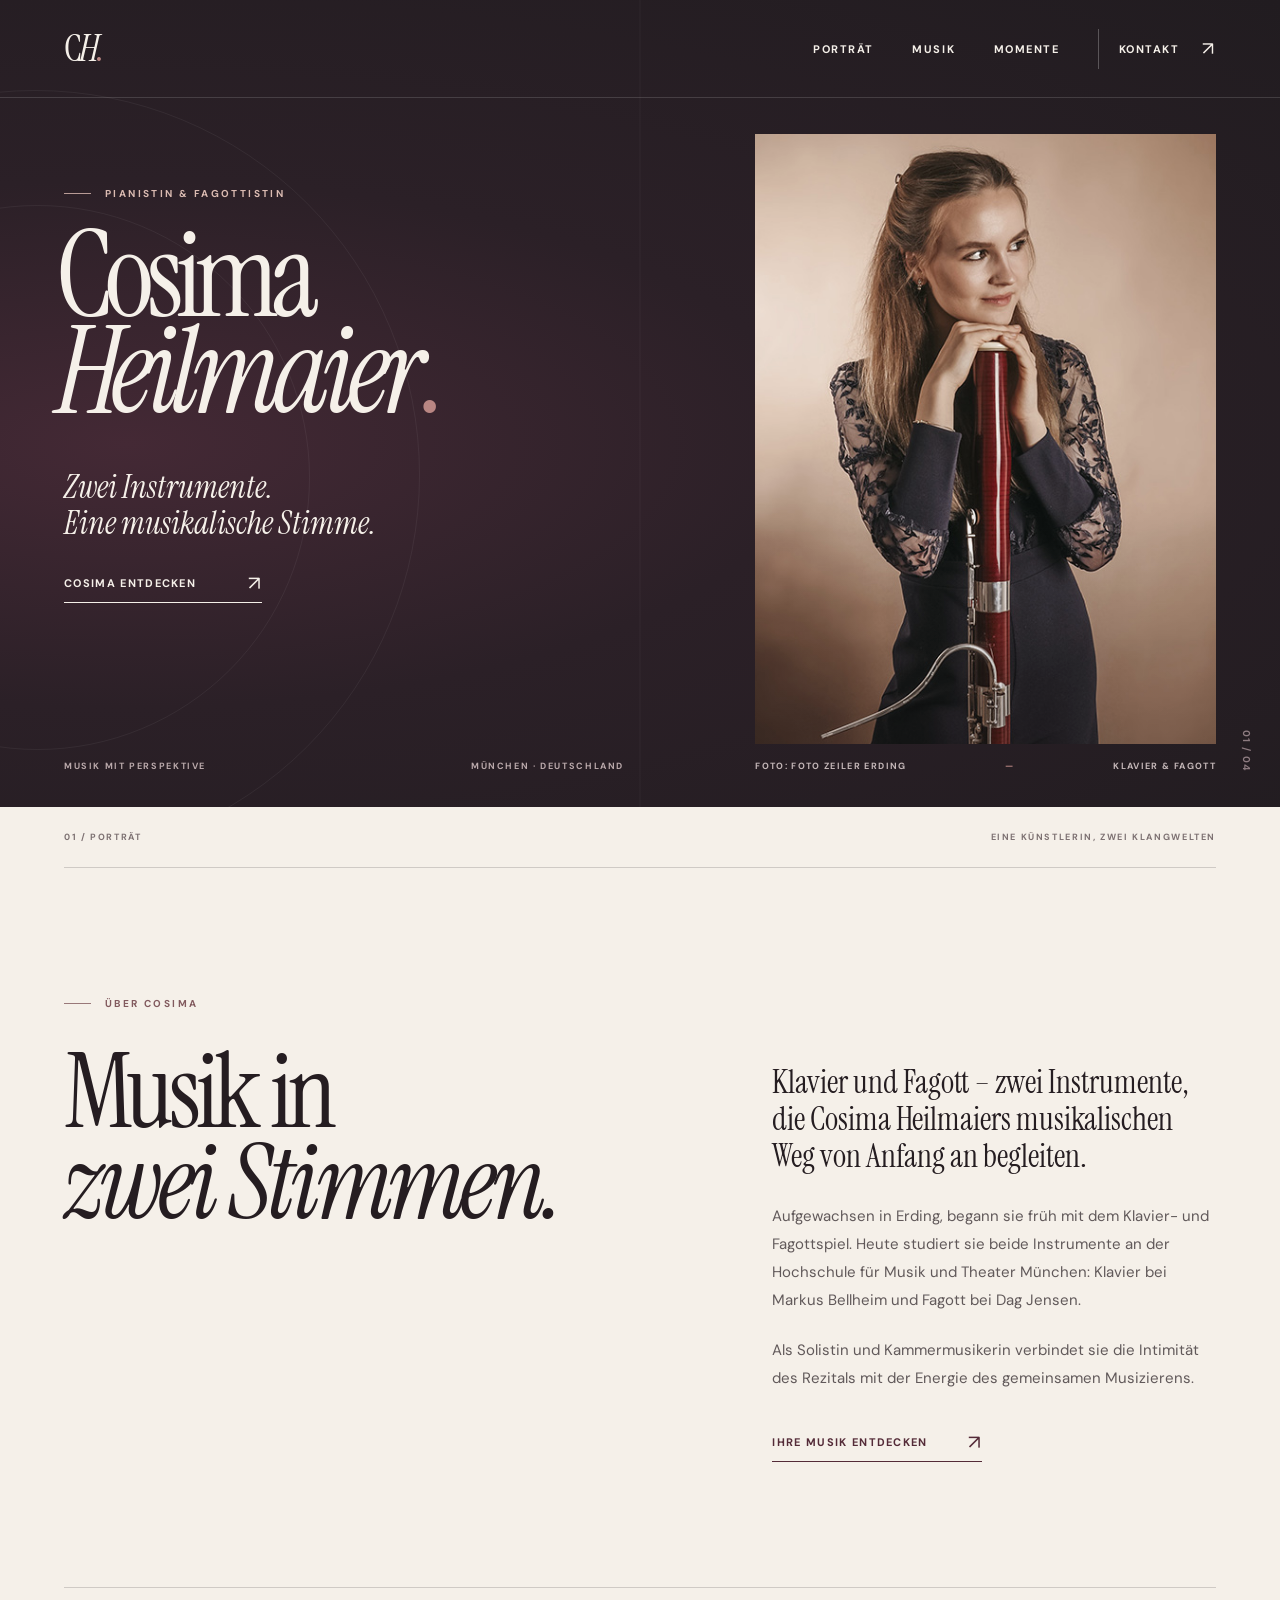
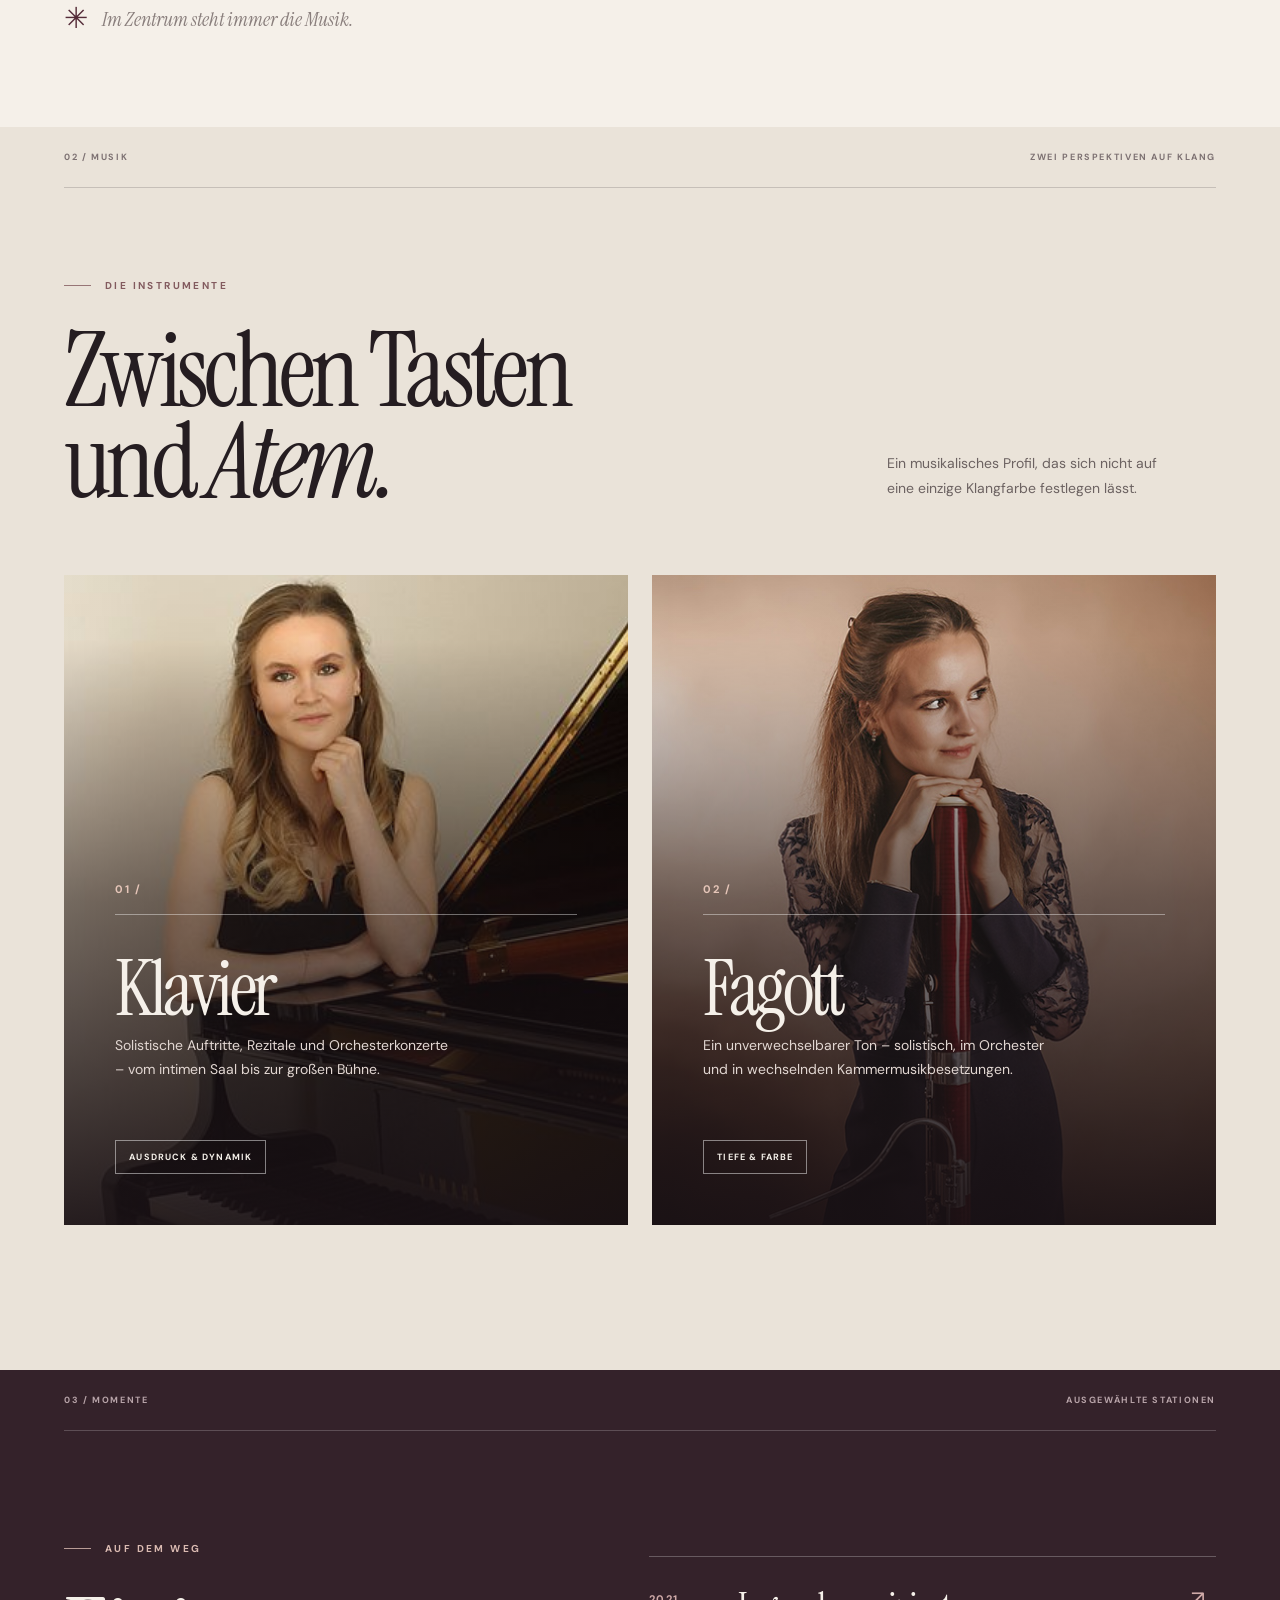
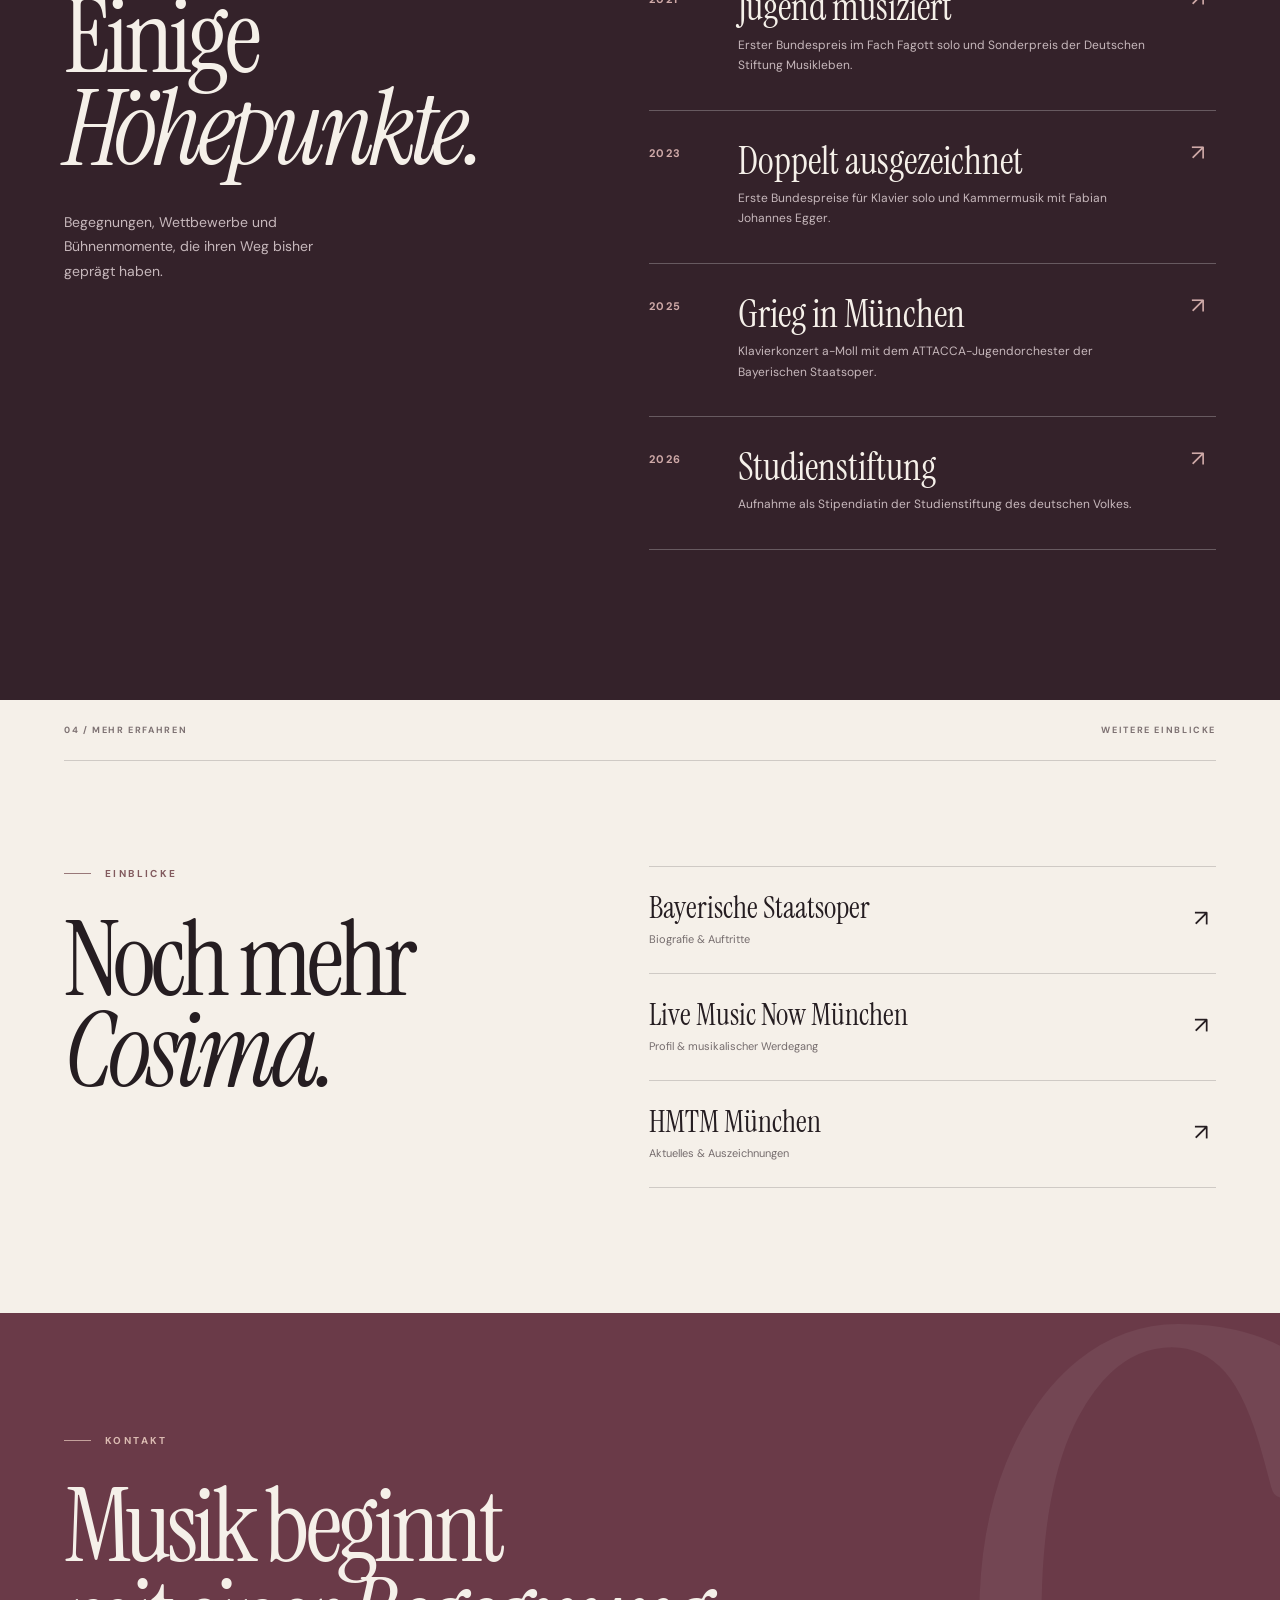
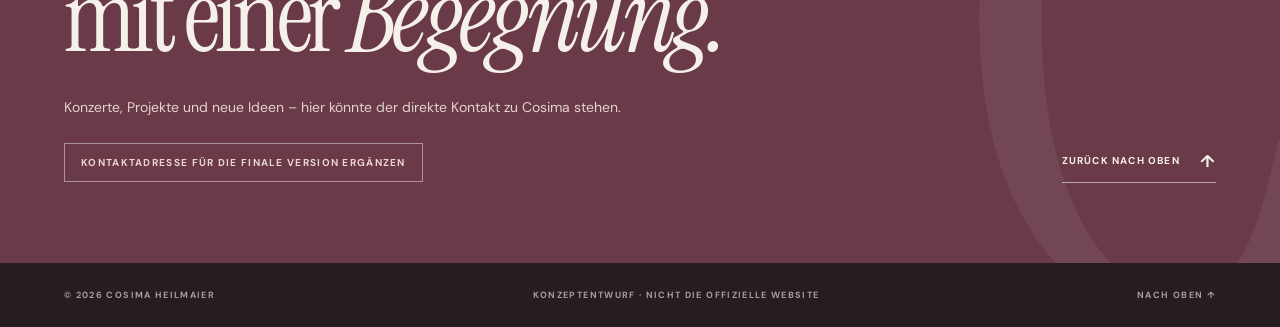
==== index.html @ e01982f3 "initial poc" ====
<!doctype html>
<html lang="de">
  <head>
    <meta charset="UTF-8" />
    <meta name="viewport" content="width=device-width, initial-scale=1" />
    <meta name="theme-color" content="#251d21" />
    <meta name="description" content="Cosima Heilmaier – Pianistin und Fagottistin. Ein musikalisches Porträt zwischen Klavier, Fagott und Bühne." />
    <title>Cosima Heilmaier — Pianistin & Fagottistin</title>
    <link rel="preconnect" href="https://fonts.googleapis.com" />
    <link rel="preconnect" href="https://fonts.gstatic.com" crossorigin />
    <link href="https://fonts.googleapis.com/css2?family=DM+Sans:wght@400;500;600;700&family=Instrument+Serif:ital@0;1&display=swap" rel="stylesheet" />
    <link rel="stylesheet" href="styles.css" />
    <script src="script.js" defer></script>
  </head>
  <body>
    <a class="skip-link" href="#main">Zum Inhalt springen</a>
    <header class="site-header" id="top">
      <a class="brand" href="#top" aria-label="Cosima Heilmaier – Startseite">C<span>H</span><i>.</i></a>
      <button class="menu-toggle" type="button" aria-label="Menü öffnen" aria-expanded="false" aria-controls="site-nav">
        <span></span><span></span>
      </button>
      <nav class="site-nav" id="site-nav" aria-label="Hauptnavigation">
        <a href="#portrait">Porträt</a>
        <a href="#musik">Musik</a>
        <a href="#momente">Momente</a>
        <a class="nav-contact" href="#kontakt">Kontakt <span aria-hidden="true">↗</span></a>
      </nav>
    </header>

    <main id="main">
      <section class="hero" aria-labelledby="hero-title">
        <div class="hero-orbit hero-orbit-one" aria-hidden="true"></div>
        <div class="hero-orbit hero-orbit-two" aria-hidden="true"></div>
        <div class="hero-copy">
          <p class="eyebrow light"><span class="eyebrow-line"></span> Pianistin & Fagottistin</p>
          <h1 id="hero-title">Cosima<br /><em>Heilmaier</em><span class="hero-period">.</span></h1>
          <p class="hero-subtitle">Zwei Instrumente.<br />Eine musikalische Stimme.</p>
          <a class="text-link light-link" href="#portrait">Cosima entdecken <span aria-hidden="true">↗</span></a>
          <div class="hero-bottom"><span>Musik mit Perspektive</span><span>München · Deutschland</span></div>
        </div>
        <div class="hero-visual">
          <div class="portrait-frame">
            <img src="assets/cosima-heilmaier-hmtm.jpg" alt="Cosima Heilmaier mit ihrem Fagott" fetchpriority="high" />
          </div>
          <p class="portrait-caption">Foto: Foto Zeiler Erding <span>—</span> Klavier & Fagott</p>
          <div class="hero-index" aria-hidden="true">01 / 04</div>
        </div>
      </section>

      <section class="intro section-pad" id="portrait" aria-labelledby="intro-title">
        <div class="section-topline"><span>01 / Porträt</span><span>Eine Künstlerin, zwei Klangwelten</span></div>
        <div class="intro-grid">
          <div class="intro-title-wrap">
            <p class="eyebrow dark"><span class="eyebrow-line"></span> Über Cosima</p>
            <h2 id="intro-title">Musik in<br /><em>zwei Stimmen.</em></h2>
          </div>
          <div class="intro-body">
            <p class="lead">Klavier und Fagott – zwei Instrumente, die Cosima Heilmaiers musikalischen Weg von Anfang an begleiten.</p>
            <p>Aufgewachsen in Erding, begann sie früh mit dem Klavier- und Fagottspiel. Heute studiert sie beide Instrumente an der Hochschule für Musik und Theater München: Klavier bei Markus Bellheim und Fagott bei Dag Jensen.</p>
            <p>Als Solistin und Kammermusikerin verbindet sie die Intimität des Rezitals mit der Energie des gemeinsamen Musizierens.</p>
            <a class="text-link dark-link" href="#musik">Ihre Musik entdecken <span aria-hidden="true">↗</span></a>
          </div>
        </div>
        <div class="intro-footnote"><span class="footnote-mark">✳</span><span>Im Zentrum steht immer die Musik.</span></div>
      </section>

      <section class="music section-pad" id="musik" aria-labelledby="music-title">
        <div class="section-topline"><span>02 / Musik</span><span>Zwei Perspektiven auf Klang</span></div>
        <div class="music-heading">
          <p class="eyebrow dark"><span class="eyebrow-line"></span> Die Instrumente</p>
          <h2 id="music-title">Zwischen Tasten<br />und <em>Atem.</em></h2>
          <p>Ein musikalisches Profil, das sich nicht auf eine einzige Klangfarbe festlegen lässt.</p>
        </div>
        <div class="instrument-grid">
          <article class="instrument-card piano-card">
            <div class="card-art card-art-piano" aria-hidden="true"><img src="assets/cosima-heilmaier-staatsoper.jpg" alt="" loading="lazy" /></div>
            <div class="card-content"><span class="card-number">01 /</span><h3>Klavier</h3><p>Solistische Auftritte, Rezitale und Orchesterkonzerte – vom intimen Saal bis zur großen Bühne.</p><span class="card-tag">Ausdruck & Dynamik</span></div>
          </article>
          <article class="instrument-card bassoon-card">
            <div class="card-art card-art-bassoon" aria-hidden="true"><img src="assets/cosima-heilmaier-hmtm.jpg" alt="" loading="lazy" /></div>
            <div class="card-content"><span class="card-number">02 /</span><h3>Fagott</h3><p>Ein unverwechselbarer Ton – solistisch, im Orchester und in wechselnden Kammermusikbesetzungen.</p><span class="card-tag">Tiefe & Farbe</span></div>
          </article>
        </div>
      </section>

      <section class="moments section-pad" id="momente" aria-labelledby="moments-title">
        <div class="section-topline"><span>03 / Momente</span><span>Ausgewählte Stationen</span></div>
        <div class="moments-layout">
          <div class="moments-heading"><p class="eyebrow light"><span class="eyebrow-line"></span> Auf dem Weg</p><h2 id="moments-title">Einige<br /><em>Höhepunkte.</em></h2><p>Begegnungen, Wettbewerbe und Bühnenmomente, die ihren Weg bisher geprägt haben.</p></div>
          <div class="timeline">
            <article class="timeline-item"><span class="timeline-year">2021</span><div><h3>Jugend musiziert</h3><p>Erster Bundespreis im Fach Fagott solo und Sonderpreis der Deutschen Stiftung Musikleben.</p></div><span class="timeline-arrow" aria-hidden="true">↗</span></article>
            <article class="timeline-item"><span class="timeline-year">2023</span><div><h3>Doppelt ausgezeichnet</h3><p>Erste Bundespreise für Klavier solo und Kammermusik mit Fabian Johannes Egger.</p></div><span class="timeline-arrow" aria-hidden="true">↗</span></article>
            <article class="timeline-item"><span class="timeline-year">2025</span><div><h3>Grieg in München</h3><p>Klavierkonzert a-Moll mit dem ATTACCA-Jugendorchester der Bayerischen Staatsoper.</p></div><span class="timeline-arrow" aria-hidden="true">↗</span></article>
            <article class="timeline-item"><span class="timeline-year">2026</span><div><h3>Studienstiftung</h3><p>Aufnahme als Stipendiatin der Studienstiftung des deutschen Volkes.</p></div><span class="timeline-arrow" aria-hidden="true">↗</span></article>
          </div>
        </div>
      </section>

      <section class="profiles section-pad" aria-labelledby="profiles-title">
        <div class="section-topline"><span>04 / Mehr erfahren</span><span>Weitere Einblicke</span></div>
        <div class="profiles-layout"><div><p class="eyebrow dark"><span class="eyebrow-line"></span> Einblicke</p><h2 id="profiles-title">Noch mehr<br /><em>Cosima.</em></h2></div><div class="profile-links"><a href="https://www.staatsoper.de/biographien/heilmaier-cosima" target="_blank" rel="noopener noreferrer"><span>Bayerische Staatsoper</span><small>Biografie & Auftritte</small><b aria-hidden="true">↗</b></a><a href="https://livemusicnow-muenchen.de/stipendiat/heilmaier-cosima/" target="_blank" rel="noopener noreferrer"><span>Live Music Now München</span><small>Profil & musikalischer Werdegang</small><b aria-hidden="true">↗</b></a><a href="https://hmtm.de/cosima-heilmaier-wird-stipendiatin-der-studienstiftung-des-deutschen-volkes/" target="_blank" rel="noopener noreferrer"><span>HMTM München</span><small>Aktuelles & Auszeichnungen</small><b aria-hidden="true">↗</b></a></div></div>
      </section>

      <section class="contact section-pad" id="kontakt" aria-labelledby="contact-title"><div class="contact-decoration" aria-hidden="true">C</div><p class="eyebrow light"><span class="eyebrow-line"></span> Kontakt</p><h2 id="contact-title">Musik beginnt<br />mit einer <em>Begegnung.</em></h2><p>Konzerte, Projekte und neue Ideen – hier könnte der direkte Kontakt zu Cosima stehen.</p><span class="contact-note">Kontaktadresse für die finale Version ergänzen</span><a class="back-top" href="#top">Zurück nach oben <span aria-hidden="true">↑</span></a></section>
    </main>
    <footer class="site-footer"><span>© 2026 Cosima Heilmaier</span><span>Konzeptentwurf · Nicht die offizielle Website</span><a href="#top">Nach oben ↑</a></footer>
  </body>
</html>
---- styles.css ----
:root {
  --ink: #251d21;
  --paper: #f5f0e9;
  --cream: #eae1d5;
  --rose: #b98683;
  --wine: #542b38;
  --muted: #756c6d;
  --line: rgba(37, 29, 33, .18);
  --serif: "Instrument Serif", Georgia, serif;
  --sans: "DM Sans", Arial, sans-serif;
}

* { box-sizing: border-box; }
html { scroll-behavior: smooth; }
body { margin: 0; overflow-x: hidden; color: var(--ink); background: var(--paper); font-family: var(--sans); -webkit-font-smoothing: antialiased; }
img { display: block; max-width: 100%; }
a { color: inherit; text-decoration: none; }
button { font: inherit; }
::selection { background: var(--rose); color: var(--ink); }
:focus-visible { outline: 2px solid currentColor; outline-offset: 5px; }

.skip-link { position: absolute; z-index: 100; top: -80px; left: 16px; padding: 12px 18px; background: var(--paper); color: var(--ink); }
.skip-link:focus { top: 16px; }

.site-header { position: absolute; z-index: 20; inset: 0 0 auto; width: 100%; height: 98px; display: flex; align-items: center; justify-content: space-between; padding: 0 clamp(28px, 5vw, 80px); color: var(--paper); border-bottom: 1px solid rgba(255, 255, 255, .14); }
.brand { font-family: var(--serif); font-size: 37px; letter-spacing: -.09em; line-height: 1; transition: opacity .2s ease; }
.brand:hover { opacity: .7; }
.brand span { font-style: italic; }
.brand i { color: var(--rose); font-style: normal; }
.site-nav { display: flex; align-items: center; gap: clamp(20px, 3vw, 50px); }
.site-nav a { font-size: 11px; font-weight: 700; letter-spacing: .14em; text-transform: uppercase; transition: color .2s ease; }
.site-nav a:hover { color: var(--rose); }
.site-nav .nav-contact { display: inline-flex; align-items: center; gap: 23px; padding: 13px 0 13px 20px; border-left: 1px solid rgba(255, 255, 255, .25); }
.nav-contact span { font-size: 19px; font-weight: 400; line-height: 0; }
.menu-toggle { display: none; }

.hero { min-height: 790px; position: relative; isolation: isolate; display: grid; grid-template-columns: minmax(0, 1.18fr) minmax(0, .82fr); overflow: hidden; color: var(--paper); background: radial-gradient(ellipse at 10% 55%, #442935 0, #2b2027 42%, #211c20 100%); }
.hero::after { content: ""; position: absolute; z-index: -1; inset: 0; background: linear-gradient(90deg, transparent 49.95%, rgba(255,255,255,.09) 50%, transparent 50.05%); pointer-events: none; }
.hero-orbit { position: absolute; z-index: -1; width: 770px; aspect-ratio: 1; border: 1px solid rgba(255, 255, 255, .055); border-radius: 50%; pointer-events: none; }
.hero-orbit-one { left: -350px; top: 90px; }
.hero-orbit-two { left: -235px; top: 205px; width: 545px; }
.hero-copy { position: relative; z-index: 2; align-self: stretch; display: flex; flex-direction: column; align-items: flex-start; padding: clamp(165px, 14.5vw, 245px) 30px 35px clamp(28px, 5vw, 80px); }
.eyebrow { display: flex; align-items: center; gap: 14px; margin: 0; font-size: 10px; font-weight: 700; letter-spacing: .24em; line-height: 1.5; text-transform: uppercase; }
.eyebrow-line { width: 27px; height: 1px; flex: 0 0 27px; background: currentColor; opacity: .8; }
.eyebrow.light { color: #dbbbb2; }
.eyebrow.dark { color: #825a5e; }
.hero h1 { margin: 27px 0 0 -8px; font-family: var(--serif); font-size: clamp(90px, 9.3vw, 165px); font-weight: 400; letter-spacing: -.065em; line-height: .81; white-space: nowrap; }
.hero h1 em { font-weight: 400; }
.hero-period { color: var(--rose); }
.hero-subtitle { margin: 50px 0 35px; font-family: var(--serif); font-size: clamp(27px, 2.5vw, 39px); font-style: italic; line-height: 1.1; }
.text-link { display: inline-flex; align-items: center; justify-content: space-between; gap: 40px; min-width: 198px; padding: 0 0 12px; border-bottom: 1px solid currentColor; font-size: 11px; font-weight: 700; letter-spacing: .12em; text-transform: uppercase; transition: gap .2s ease, opacity .2s ease; }
.text-link:hover { gap: 52px; opacity: .7; }
.text-link span { font-size: 20px; font-weight: 400; line-height: .6; }
.light-link { color: var(--paper); }
.dark-link { color: var(--wine); }
.hero-bottom { display: flex; justify-content: space-between; gap: 16px; width: min(100%, 560px); margin-top: auto; padding-top: 70px; color: #baa9ab; font-size: 9px; font-weight: 700; letter-spacing: .18em; text-transform: uppercase; }
.hero-visual { position: relative; display: flex; flex-direction: column; align-items: stretch; justify-content: flex-end; padding: 134px clamp(28px, 5vw, 80px) 35px 0; }
.portrait-frame { position: relative; width: 100%; height: min(52vw, 610px); min-height: 470px; max-height: 650px; overflow: hidden; background: #c0a396; }
.portrait-frame::after { content: ""; position: absolute; inset: 0; background: linear-gradient(0deg, rgba(30,20,25,.21), transparent 40%); pointer-events: none; }
.portrait-frame img { width: 100%; height: 100%; object-fit: cover; object-position: 52% 50%; filter: saturate(.78) contrast(1.03); transform: scale(1.01); transition: transform .8s ease; }
.portrait-frame:hover img { transform: scale(1.055); }
.portrait-caption { display: flex; justify-content: space-between; gap: 10px; width: 100%; margin: 16px 0 0; color: #c4b7b8; font-size: 9px; font-weight: 700; letter-spacing: .15em; text-transform: uppercase; }
.portrait-caption span { color: var(--rose); }
.hero-index { position: absolute; right: 27px; bottom: 35px; color: #8d7b80; font-size: 10px; font-weight: 700; letter-spacing: .13em; writing-mode: vertical-rl; }

.section-pad { padding: 0 clamp(28px, 5vw, 80px); }
.section-topline { display: flex; justify-content: space-between; gap: 15px; padding: 24px 0; border-bottom: 1px solid var(--line); color: #7d7172; font-size: 9px; font-weight: 700; letter-spacing: .18em; text-transform: uppercase; }
.intro { position: relative; overflow: hidden; padding-bottom: 95px; background: var(--paper); }
.intro-grid { display: grid; grid-template-columns: 1fr .72fr; gap: 8%; padding-top: clamp(90px, 10vw, 150px); }
h2 { margin: 0; font-family: var(--serif); font-weight: 400; letter-spacing: -.045em; line-height: .88; }
h2 em { font-weight: 400; }
.intro h2, .music h2, .moments h2, .profiles h2 { margin-top: 35px; font-size: clamp(76px, 8.1vw, 132px); }
.intro-body { max-width: 520px; padding-top: 68px; }
.intro-body p { max-width: 490px; margin: 0 0 23px; color: #61595a; font-size: 15px; line-height: 1.85; }
.intro-body .lead { margin-bottom: 29px; color: var(--ink); font-family: var(--serif); font-size: clamp(27px, 2.5vw, 37px); line-height: 1.15; }
.intro-body .text-link { margin-top: 19px; }
.intro-footnote { display: flex; align-items: center; gap: 14px; margin-top: 125px; padding-top: 18px; border-top: 1px solid var(--line); color: #897e7c; font-family: var(--serif); font-size: 20px; font-style: italic; }
.footnote-mark { color: var(--wine); font-family: var(--sans); font-size: 29px; font-style: normal; line-height: .8; }

.music { padding-bottom: 145px; background: #eae3d9; }
.music-heading { display: grid; grid-template-columns: 1fr .45fr; align-items: end; column-gap: 8%; padding: 90px 0 68px; }
.music-heading .eyebrow { grid-column: 1 / -1; }
.music h2 { margin-top: 32px; }
.music-heading > p:last-child { max-width: 270px; margin: 0 0 7px; color: #6c6261; font-size: 14px; line-height: 1.75; }
.instrument-grid { display: grid; grid-template-columns: 1fr 1fr; gap: 24px; }
.instrument-card { position: relative; min-height: 650px; display: flex; flex-direction: column; justify-content: flex-end; overflow: hidden; color: var(--paper); background: #39272f; isolation: isolate; }
.instrument-card::after { content: ""; position: absolute; z-index: -1; inset: 0; background: linear-gradient(180deg, rgba(20,15,18,.04) 10%, rgba(23,15,18,.55) 50%, rgba(24,16,20,.93) 100%); }
.card-art { position: absolute; z-index: -2; inset: 0; overflow: hidden; }
.card-art img { width: 100%; height: 100%; object-fit: cover; transform: scale(1.01); transition: transform .8s ease; }
.instrument-card:hover img { transform: scale(1.06); }
.card-art-piano img { object-position: 51% 37%; }
.card-art-bassoon img { object-position: 50% 43%; }
.card-content { padding: clamp(32px, 4vw, 62px); }
.card-number { display: block; padding-bottom: 18px; border-bottom: 1px solid rgba(255,255,255,.4); color: #e6c6b9; font-size: 11px; font-weight: 700; letter-spacing: .16em; }
.instrument-card h3 { margin: 40px 0 10px; font-family: var(--serif); font-size: clamp(64px, 6vw, 103px); font-weight: 400; letter-spacing: -.045em; line-height: .9; }
.instrument-card p { max-width: 345px; min-height: 62px; margin: 0; color: #e2d7d2; font-size: 14px; line-height: 1.7; }
.card-tag { display: inline-block; margin-top: 44px; padding: 10px 13px; border: 1px solid rgba(255,255,255,.47); font-size: 9px; font-weight: 700; letter-spacing: .13em; text-transform: uppercase; }

.moments { padding-bottom: 150px; color: var(--paper); background: #34222a; }
.moments .section-topline { color: #b8a4a9; border-color: rgba(255,255,255,.2); }
.moments-layout { display: grid; grid-template-columns: .85fr 1fr; gap: 9%; padding-top: 110px; }
.moments h2 { margin-top: 35px; }
.moments-heading > p:last-child { max-width: 280px; margin: 36px 0 0; color: #c7b8bc; font-size: 14px; line-height: 1.75; }
.timeline { margin-top: 15px; }
.timeline-item { display: grid; grid-template-columns: 63px 1fr 25px; gap: 26px; padding: 31px 0 34px; border-top: 1px solid rgba(255,255,255,.25); }
.timeline-item:last-child { border-bottom: 1px solid rgba(255,255,255,.25); }
.timeline-year { padding-top: 4px; color: #cfaaa8; font-size: 11px; font-weight: 700; letter-spacing: .1em; }
.timeline h3 { margin: 0 0 8px; font-family: var(--serif); font-size: clamp(28px, 3vw, 43px); font-weight: 400; line-height: 1; }
.timeline p { max-width: 410px; margin: 0; color: #c7b8bc; font-size: 12px; line-height: 1.7; }
.timeline-arrow { color: #cfaaa8; font-size: 22px; line-height: 1; }

.profiles { padding-bottom: 125px; background: var(--paper); }
.profiles-layout { display: grid; grid-template-columns: .85fr 1fr; gap: 9%; padding-top: 105px; }
.profiles h2 { margin-top: 33px; }
.profile-links { align-self: end; }
.profile-links a { display: grid; grid-template-columns: 1fr 22px; column-gap: 15px; padding: 24px 0 27px; border-top: 1px solid var(--line); transition: padding-left .2s ease; }
.profile-links a:last-child { border-bottom: 1px solid var(--line); }
.profile-links a:hover { padding-left: 8px; }
.profile-links span { font-family: var(--serif); font-size: 30px; line-height: 1.1; }
.profile-links small { grid-column: 1; margin-top: 8px; color: var(--muted); font-size: 11px; }
.profile-links b { grid-column: 2; grid-row: 1 / span 2; align-self: center; font-size: 23px; font-weight: 400; }

.contact { position: relative; isolation: isolate; min-height: 550px; padding-top: 120px; padding-bottom: 80px; overflow: hidden; color: var(--paper); background: #6a3a48; }
.contact-decoration { position: absolute; z-index: -1; right: -4%; top: -14%; color: rgba(255,255,255,.06); font-family: var(--serif); font-size: 800px; line-height: 1; pointer-events: none; }
.contact h2 { margin-top: 34px; font-size: clamp(67px, 8vw, 125px); }
.contact > p:not(.eyebrow) { margin: 34px 0 23px; color: #e4d2d0; font-size: 14px; line-height: 1.7; }
.contact-note { display: inline-block; padding: 12px 16px; border: 1px solid rgba(255,255,255,.45); color: #ead6d3; font-size: 10px; font-weight: 700; letter-spacing: .13em; text-transform: uppercase; }
.back-top { position: absolute; right: clamp(28px, 5vw, 80px); bottom: 80px; display: flex; align-items: center; gap: 20px; padding-bottom: 10px; border-bottom: 1px solid rgba(255,255,255,.55); font-size: 10px; font-weight: 700; letter-spacing: .12em; text-transform: uppercase; }
.back-top span { font-size: 17px; }
.site-footer { display: flex; justify-content: space-between; gap: 20px; padding: 26px clamp(28px, 5vw, 80px); color: #aa9da0; background: var(--ink); font-size: 9px; font-weight: 700; letter-spacing: .15em; text-transform: uppercase; }
.site-footer a:hover { color: var(--paper); }

@media (max-width: 1050px) {
  .hero { min-height: 700px; }
  .hero-copy { padding-top: 180px; }
  .hero h1 { font-size: clamp(78px, 9.5vw, 110px); }
  .hero-visual { padding-right: 30px; }
  .portrait-frame { min-height: 480px; }
  .intro-grid, .moments-layout, .profiles-layout { gap: 5%; }
  .intro h2, .music h2, .moments h2, .profiles h2 { font-size: clamp(70px, 8vw, 110px); }
  .instrument-card { min-height: 560px; }
}

@media (max-width: 760px) {
  .site-header { height: 75px; padding: 0 25px; }
  .brand { font-size: 34px; }
  .menu-toggle { position: absolute; z-index: 22; top: 20px; right: 25px; display: flex; flex-direction: column; justify-content: center; gap: 7px; width: 35px; height: 35px; padding: 0; border: 0; color: var(--paper); background: transparent; cursor: pointer; }
  .menu-toggle span { display: block; flex: 0 0 2px; width: 100%; background: currentColor; transition: transform .25s ease; }
  .menu-toggle[aria-expanded="true"] span:first-child { transform: translateY(4px) rotate(45deg); }
  .menu-toggle[aria-expanded="true"] span:last-child { transform: translateY(-4px) rotate(-45deg); }
  .site-nav { position: absolute; top: 75px; left: 0; right: 0; display: none; flex-direction: column; align-items: stretch; gap: 0; padding: 16px 25px 25px; background: #2b2027; box-shadow: 0 18px 25px rgba(0,0,0,.15); }
  .site-nav.is-open { display: flex; }
  .site-nav a, .site-nav .nav-contact { padding: 16px 0; border-left: 0; border-bottom: 1px solid rgba(255,255,255,.15); }
  .hero { grid-template-columns: minmax(0, 1fr); }
  .hero::after { display: none; }
  .hero-copy { min-height: 545px; padding: 140px 25px 30px; }
  .hero h1 { margin-left: -4px; font-size: clamp(77px, 15vw, 118px); }
  .hero-subtitle { margin: 35px 0 25px; font-size: 29px; }
  .hero-bottom { padding-top: 35px; }
  .hero-visual { padding: 0 25px 42px; }
  .portrait-frame { height: 610px; max-height: none; min-height: 0; }
  .hero-index { right: 7px; bottom: 45px; }
  .section-pad { padding-left: 25px; padding-right: 25px; }
  .section-topline span:last-child { text-align: right; }
  .intro-grid, .music-heading, .moments-layout, .profiles-layout { display: block; }
  .intro-grid { padding-top: 80px; }
  .intro h2, .music h2, .moments h2, .profiles h2 { font-size: clamp(68px, 12vw, 98px); }
  .intro-body { padding-top: 40px; }
  .intro-footnote { margin-top: 80px; }
  .music-heading { padding: 80px 0 50px; }
  .music-heading > p:last-child { margin-top: 25px; }
  .instrument-grid { gap: 16px; }
  .instrument-card { min-height: 540px; }
  .card-content { padding: 30px; }
  .moments-layout { padding-top: 80px; }
  .moments-heading > p:last-child { margin-bottom: 60px; }
  .profiles-layout { padding-top: 80px; }
  .profile-links { margin-top: 55px; }
  .contact { min-height: 530px; }
  .contact h2 { font-size: clamp(59px, 10vw, 83px); }
  .contact-decoration { font-size: 640px; right: -100px; top: 35px; }
  .back-top { right: 25px; bottom: 40px; }
}

@media (max-width: 560px) {
  .hero-copy { min-height: 495px; padding-top: 130px; }
  .hero h1 { font-size: clamp(61px, 16.8vw, 90px); }
  .hero-subtitle { font-size: 25px; }
  .hero-bottom { font-size: 8px; }
  .hero-bottom span:last-child { display: none; }
  .portrait-frame { height: 440px; }
  .portrait-frame img { object-position: 51% 50%; }
  .intro h2, .music h2, .moments h2, .profiles h2 { font-size: clamp(62px, 13vw, 78px); }
  .intro-body .lead { font-size: 28px; }
  .instrument-grid { grid-template-columns: 1fr; }
  .instrument-card { min-height: 490px; }
  .card-art-piano img { object-position: 50% 28%; }
  .timeline-item { grid-template-columns: 47px 1fr 18px; gap: 13px; }
  .timeline h3 { font-size: 30px; }
  .contact { min-height: 565px; padding-top: 90px; }
  .contact h2 { font-size: clamp(58px, 11vw, 70px); }
  .contact > p:not(.eyebrow) { max-width: 280px; }
  .contact-note { max-width: 270px; line-height: 1.6; }
  .site-footer { flex-wrap: wrap; font-size: 8px; }
}

@media (prefers-reduced-motion: reduce) {
  *, *::before, *::after { scroll-behavior: auto !important; transition-duration: .01ms !important; animation-duration: .01ms !important; }
}
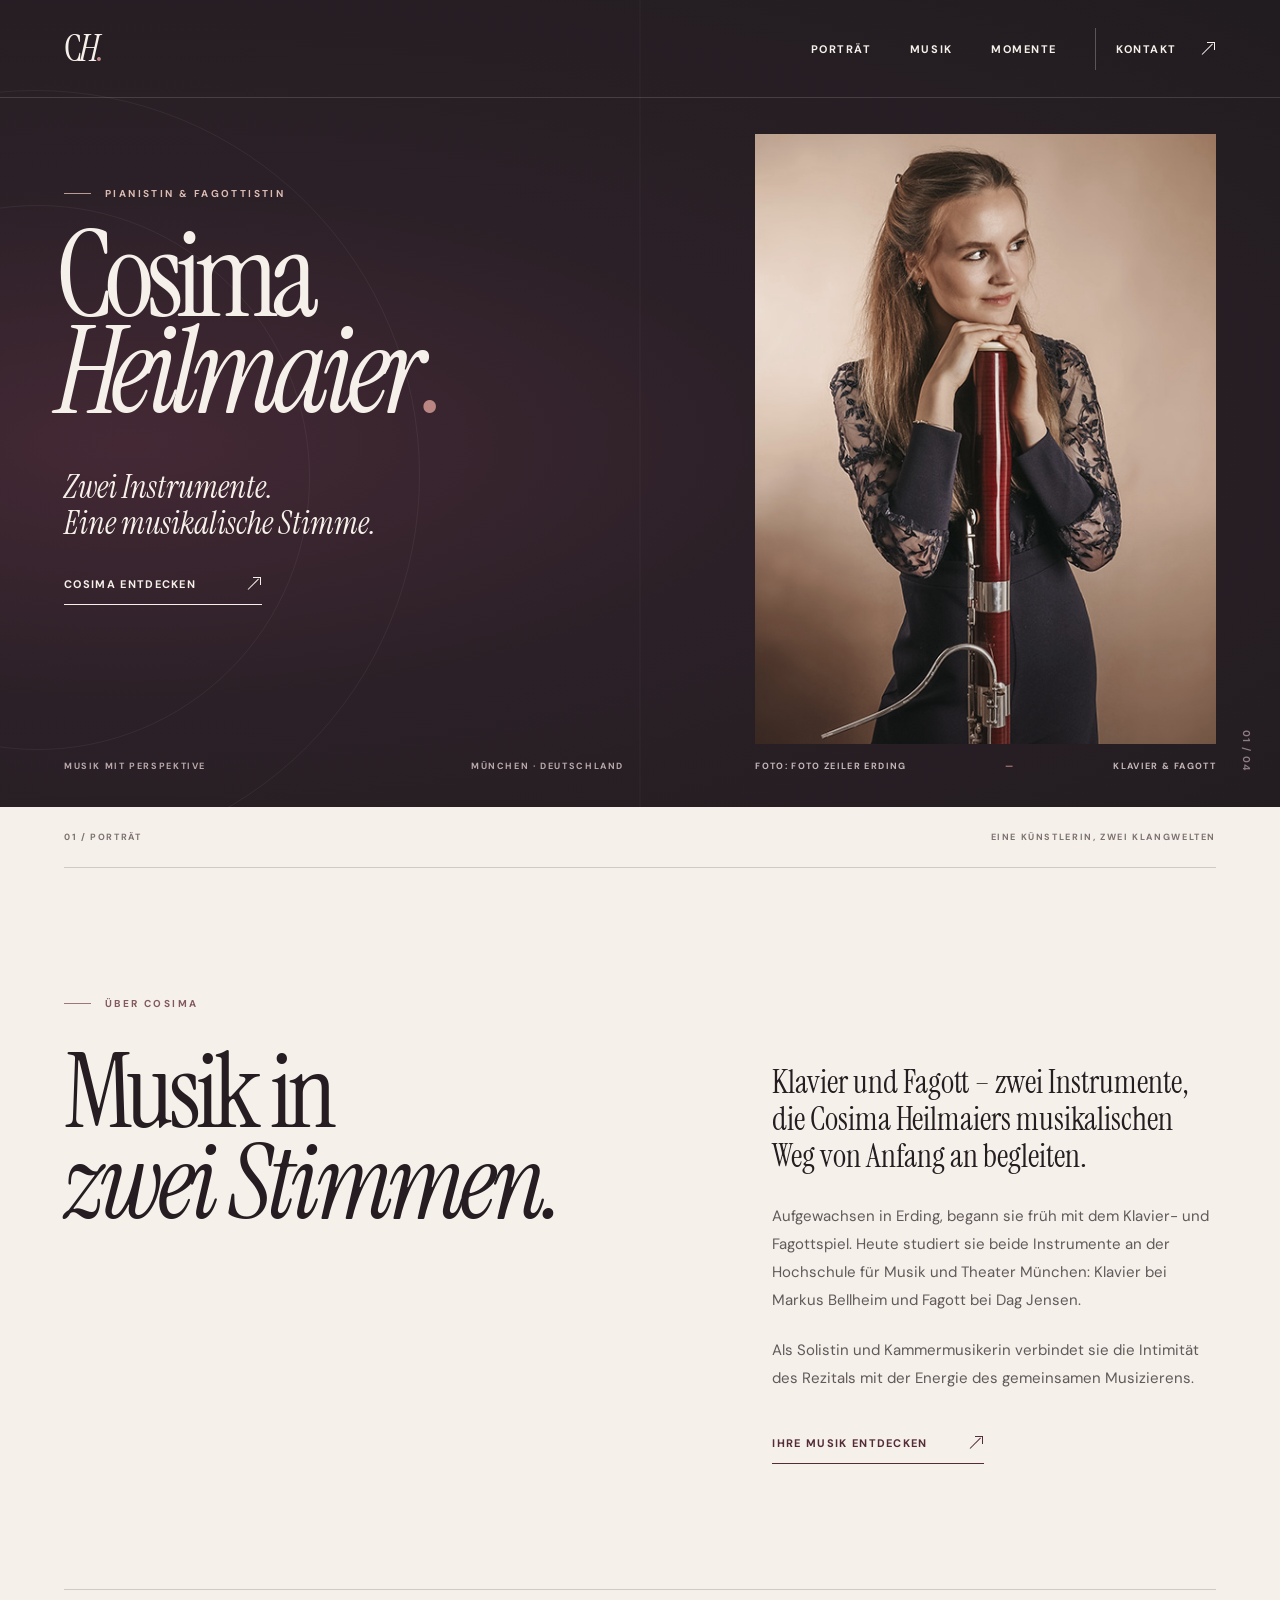
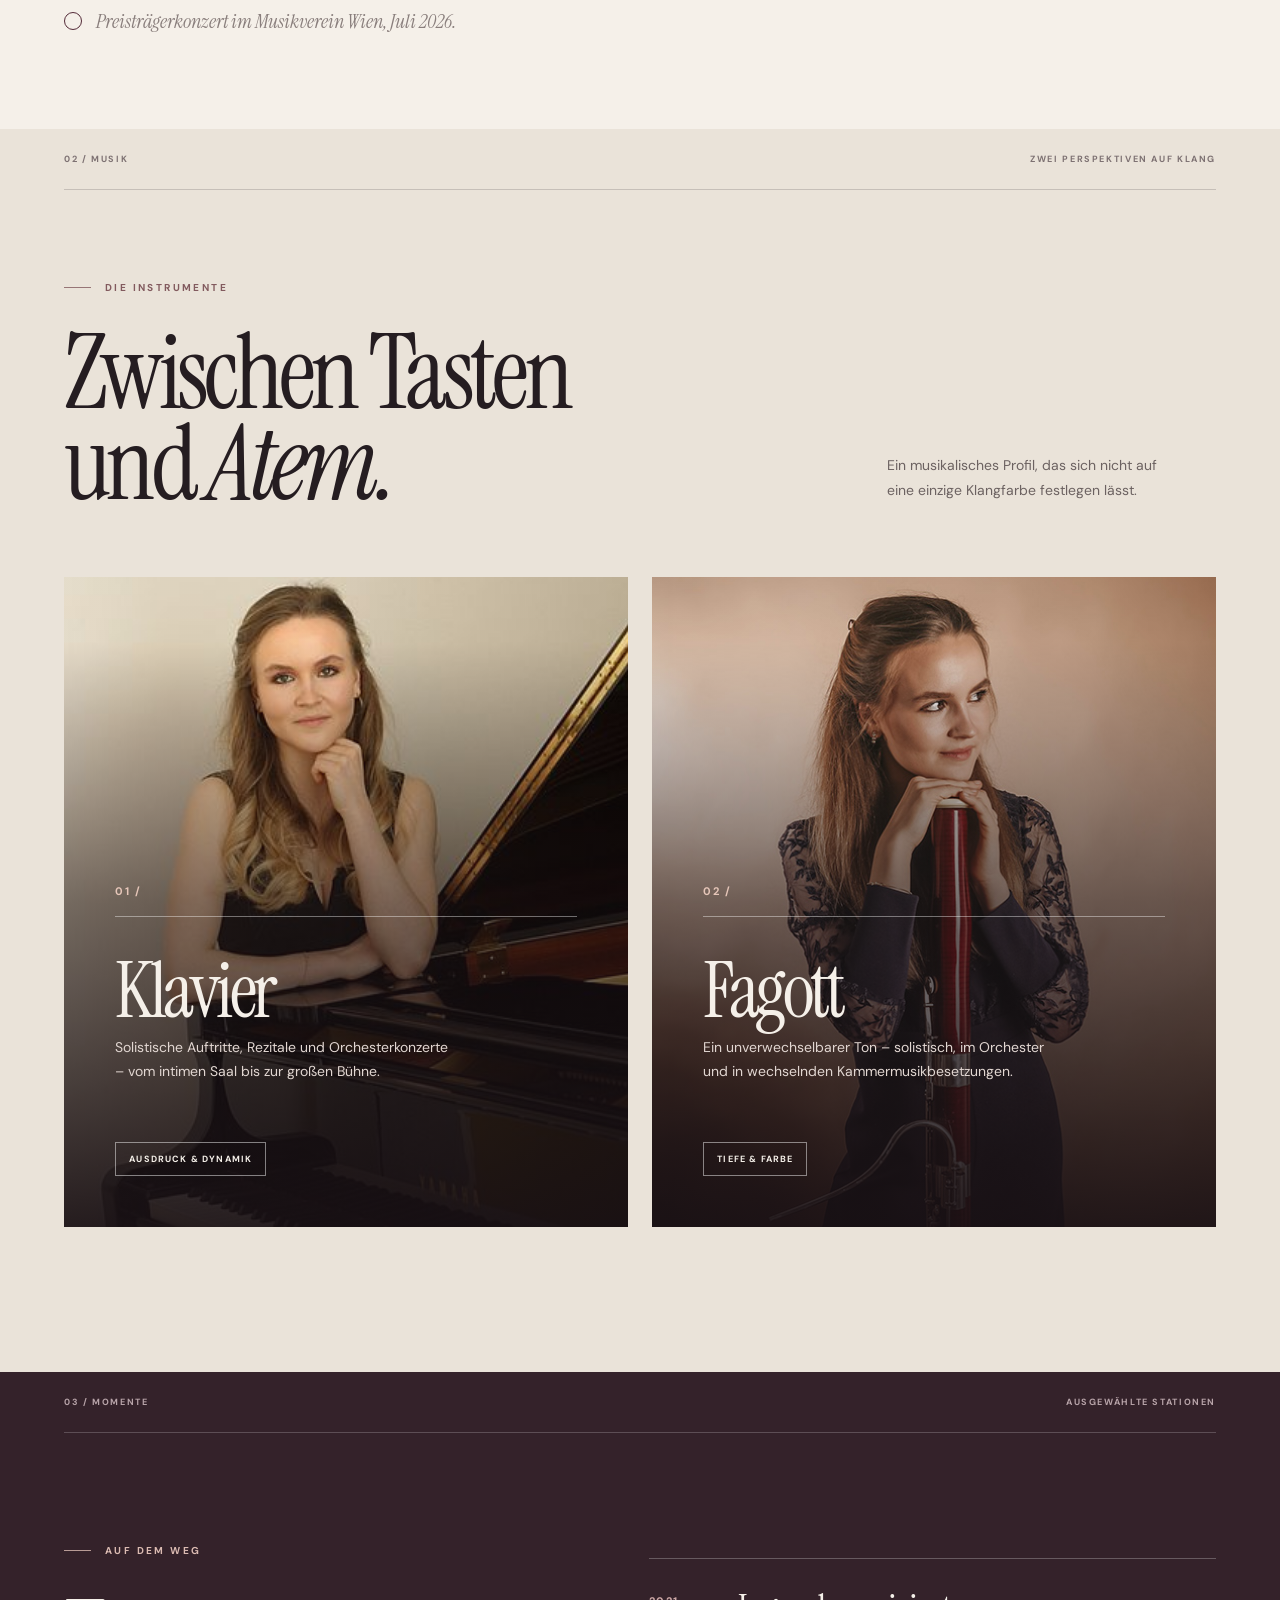
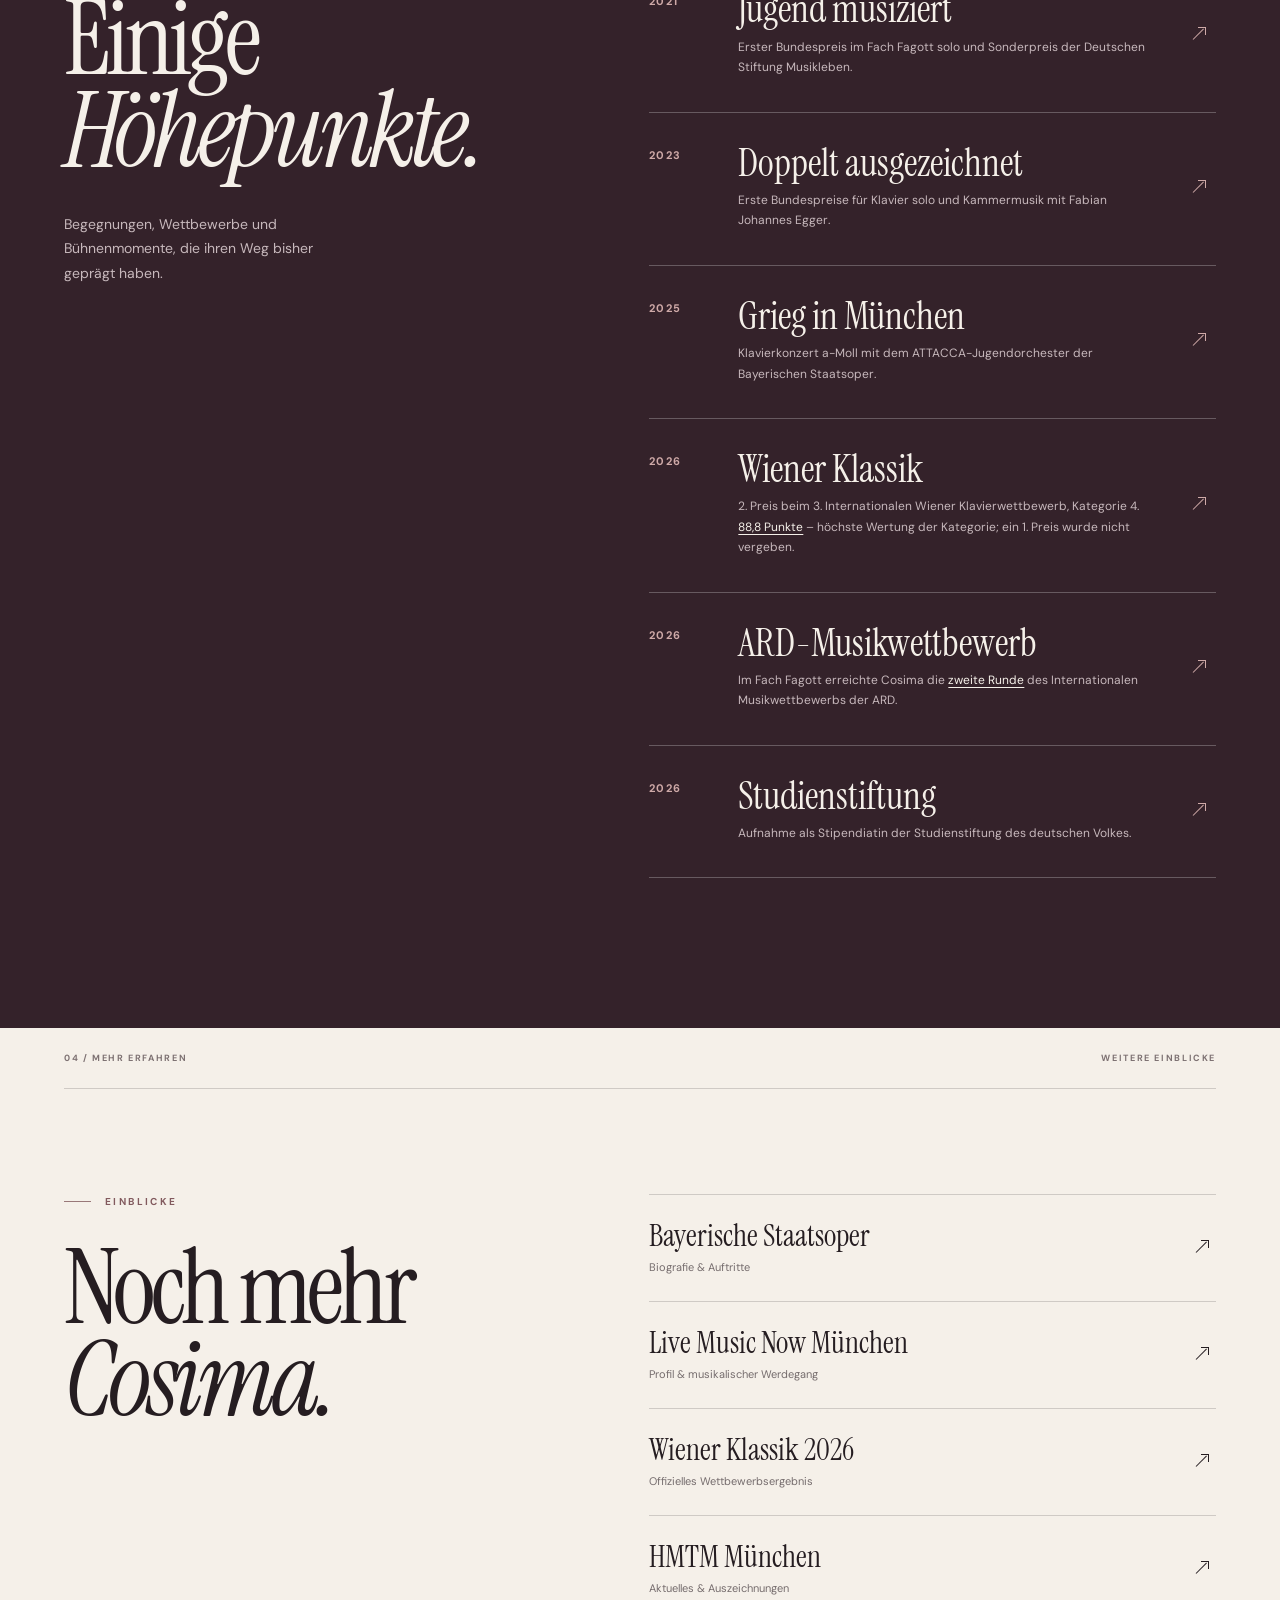
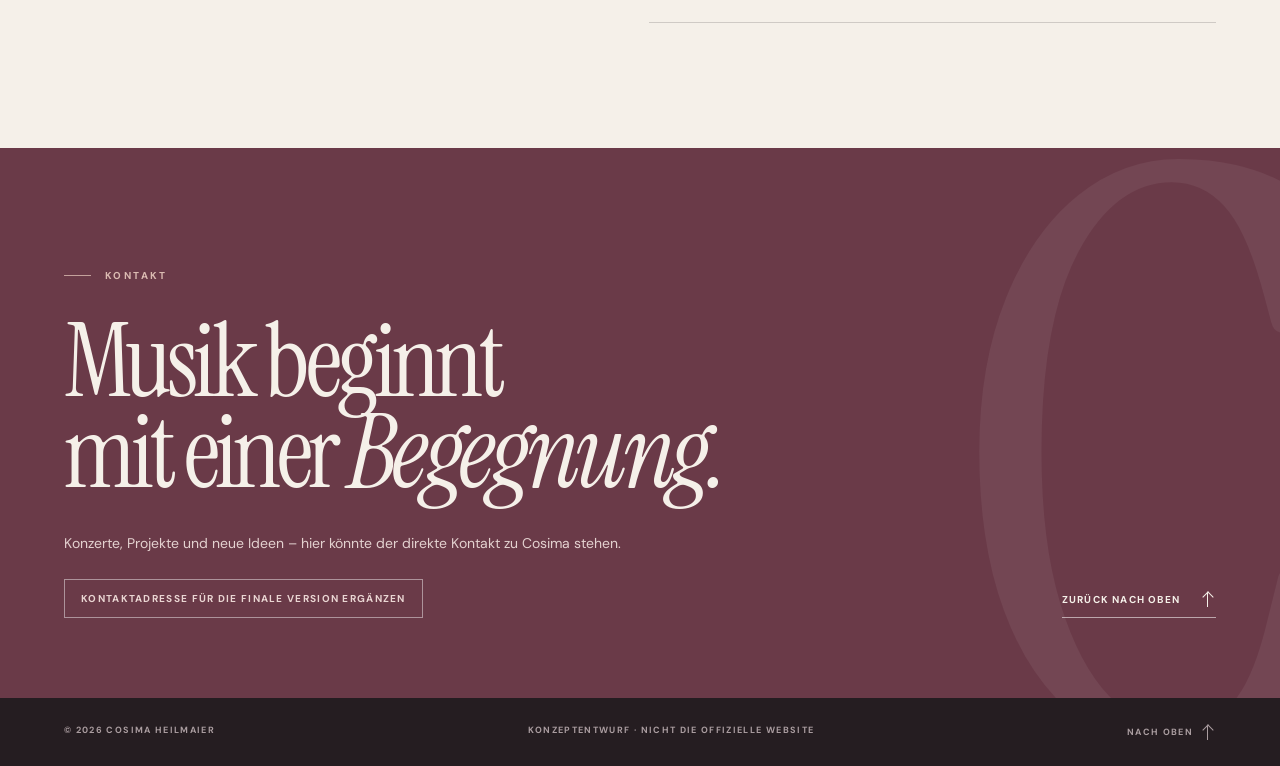
==== commit 0c7629a5: "improved mobile version" ====
--- a/index.html
+++ b/index.html
@@ -23,7 +23,7 @@
         <a href="#portrait">Porträt</a>
         <a href="#musik">Musik</a>
         <a href="#momente">Momente</a>
-        <a class="nav-contact" href="#kontakt">Kontakt <span aria-hidden="true">↗</span></a>
+        <a class="nav-contact" href="#kontakt">Kontakt <span class="arrow-diagonal" aria-hidden="true"></span></a>
       </nav>
     </header>
 
@@ -35,7 +35,7 @@
           <p class="eyebrow light"><span class="eyebrow-line"></span> Pianistin & Fagottistin</p>
           <h1 id="hero-title">Cosima<br /><em>Heilmaier</em><span class="hero-period">.</span></h1>
           <p class="hero-subtitle">Zwei Instrumente.<br />Eine musikalische Stimme.</p>
-          <a class="text-link light-link" href="#portrait">Cosima entdecken <span aria-hidden="true">↗</span></a>
+          <a class="text-link light-link" href="#portrait">Cosima entdecken <span class="arrow-diagonal" aria-hidden="true"></span></a>
           <div class="hero-bottom"><span>Musik mit Perspektive</span><span>München · Deutschland</span></div>
         </div>
         <div class="hero-visual">
@@ -58,10 +58,10 @@
             <p class="lead">Klavier und Fagott – zwei Instrumente, die Cosima Heilmaiers musikalischen Weg von Anfang an begleiten.</p>
             <p>Aufgewachsen in Erding, begann sie früh mit dem Klavier- und Fagottspiel. Heute studiert sie beide Instrumente an der Hochschule für Musik und Theater München: Klavier bei Markus Bellheim und Fagott bei Dag Jensen.</p>
             <p>Als Solistin und Kammermusikerin verbindet sie die Intimität des Rezitals mit der Energie des gemeinsamen Musizierens.</p>
-            <a class="text-link dark-link" href="#musik">Ihre Musik entdecken <span aria-hidden="true">↗</span></a>
+            <a class="text-link dark-link" href="#musik">Ihre Musik entdecken <span class="arrow-diagonal" aria-hidden="true"></span></a>
           </div>
         </div>
-        <div class="intro-footnote"><span class="footnote-mark">✳</span><span>Im Zentrum steht immer die Musik.</span></div>
+        <div class="intro-footnote"><span class="footnote-mark" aria-hidden="true"></span><span>Preisträgerkonzert im Musikverein Wien, Juli 2026.</span></div>
       </section>
 
       <section class="music section-pad" id="musik" aria-labelledby="music-title">
@@ -88,21 +88,23 @@
         <div class="moments-layout">
           <div class="moments-heading"><p class="eyebrow light"><span class="eyebrow-line"></span> Auf dem Weg</p><h2 id="moments-title">Einige<br /><em>Höhepunkte.</em></h2><p>Begegnungen, Wettbewerbe und Bühnenmomente, die ihren Weg bisher geprägt haben.</p></div>
           <div class="timeline">
-            <article class="timeline-item"><span class="timeline-year">2021</span><div><h3>Jugend musiziert</h3><p>Erster Bundespreis im Fach Fagott solo und Sonderpreis der Deutschen Stiftung Musikleben.</p></div><span class="timeline-arrow" aria-hidden="true">↗</span></article>
-            <article class="timeline-item"><span class="timeline-year">2023</span><div><h3>Doppelt ausgezeichnet</h3><p>Erste Bundespreise für Klavier solo und Kammermusik mit Fabian Johannes Egger.</p></div><span class="timeline-arrow" aria-hidden="true">↗</span></article>
-            <article class="timeline-item"><span class="timeline-year">2025</span><div><h3>Grieg in München</h3><p>Klavierkonzert a-Moll mit dem ATTACCA-Jugendorchester der Bayerischen Staatsoper.</p></div><span class="timeline-arrow" aria-hidden="true">↗</span></article>
-            <article class="timeline-item"><span class="timeline-year">2026</span><div><h3>Studienstiftung</h3><p>Aufnahme als Stipendiatin der Studienstiftung des deutschen Volkes.</p></div><span class="timeline-arrow" aria-hidden="true">↗</span></article>
+            <article class="timeline-item"><span class="timeline-year">2021</span><div><h3>Jugend musiziert</h3><p>Erster Bundespreis im Fach Fagott solo und Sonderpreis der Deutschen Stiftung Musikleben.</p></div><span class="arrow-diagonal timeline-arrow" aria-hidden="true"></span></article>
+            <article class="timeline-item"><span class="timeline-year">2023</span><div><h3>Doppelt ausgezeichnet</h3><p>Erste Bundespreise für Klavier solo und Kammermusik mit Fabian Johannes Egger.</p></div><span class="arrow-diagonal timeline-arrow" aria-hidden="true"></span></article>
+            <article class="timeline-item"><span class="timeline-year">2025</span><div><h3>Grieg in München</h3><p>Klavierkonzert a-Moll mit dem ATTACCA-Jugendorchester der Bayerischen Staatsoper.</p></div><span class="arrow-diagonal timeline-arrow" aria-hidden="true"></span></article>
+            <article class="timeline-item"><span class="timeline-year">2026</span><div><h3>Wiener Klassik</h3><p>2. Preis beim 3. Internationalen Wiener Klavierwettbewerb, Kategorie 4. <a href="https://www.viennapiano.at/_files/ugd/1e3f94_ae47a9c7ab6e46a2a21dee427298e2e5.pdf" target="_blank" rel="noopener noreferrer">88,8 Punkte</a> – höchste Wertung der Kategorie; ein 1. Preis wurde nicht vergeben.</p></div><span class="arrow-diagonal timeline-arrow" aria-hidden="true"></span></article>
+            <article class="timeline-item"><span class="timeline-year">2026</span><div><h3>ARD-Musikwettbewerb</h3><p>Im Fach Fagott erreichte Cosima die <a href="https://www.ard-musikwettbewerb.de/" target="_blank" rel="noopener noreferrer">zweite Runde</a> des Internationalen Musikwettbewerbs der ARD.</p></div><span class="arrow-diagonal timeline-arrow" aria-hidden="true"></span></article>
+            <article class="timeline-item"><span class="timeline-year">2026</span><div><h3>Studienstiftung</h3><p>Aufnahme als Stipendiatin der Studienstiftung des deutschen Volkes.</p></div><span class="arrow-diagonal timeline-arrow" aria-hidden="true"></span></article>
           </div>
         </div>
       </section>
 
       <section class="profiles section-pad" aria-labelledby="profiles-title">
         <div class="section-topline"><span>04 / Mehr erfahren</span><span>Weitere Einblicke</span></div>
-        <div class="profiles-layout"><div><p class="eyebrow dark"><span class="eyebrow-line"></span> Einblicke</p><h2 id="profiles-title">Noch mehr<br /><em>Cosima.</em></h2></div><div class="profile-links"><a href="https://www.staatsoper.de/biographien/heilmaier-cosima" target="_blank" rel="noopener noreferrer"><span>Bayerische Staatsoper</span><small>Biografie & Auftritte</small><b aria-hidden="true">↗</b></a><a href="https://livemusicnow-muenchen.de/stipendiat/heilmaier-cosima/" target="_blank" rel="noopener noreferrer"><span>Live Music Now München</span><small>Profil & musikalischer Werdegang</small><b aria-hidden="true">↗</b></a><a href="https://hmtm.de/cosima-heilmaier-wird-stipendiatin-der-studienstiftung-des-deutschen-volkes/" target="_blank" rel="noopener noreferrer"><span>HMTM München</span><small>Aktuelles & Auszeichnungen</small><b aria-hidden="true">↗</b></a></div></div>
+        <div class="profiles-layout"><div><p class="eyebrow dark"><span class="eyebrow-line"></span> Einblicke</p><h2 id="profiles-title">Noch mehr<br /><em>Cosima.</em></h2></div><div class="profile-links"><a href="https://www.staatsoper.de/biographien/heilmaier-cosima" target="_blank" rel="noopener noreferrer"><span>Bayerische Staatsoper</span><small>Biografie & Auftritte</small><span class="arrow-diagonal" aria-hidden="true"></span></a><a href="https://livemusicnow-muenchen.de/stipendiat/heilmaier-cosima/" target="_blank" rel="noopener noreferrer"><span>Live Music Now München</span><small>Profil & musikalischer Werdegang</small><span class="arrow-diagonal" aria-hidden="true"></span></a><a href="https://www.viennapiano.at/_files/ugd/1e3f94_ae47a9c7ab6e46a2a21dee427298e2e5.pdf" target="_blank" rel="noopener noreferrer"><span>Wiener Klassik 2026</span><small>Offizielles Wettbewerbsergebnis</small><span class="arrow-diagonal" aria-hidden="true"></span></a><a href="https://hmtm.de/cosima-heilmaier-wird-stipendiatin-der-studienstiftung-des-deutschen-volkes/" target="_blank" rel="noopener noreferrer"><span>HMTM München</span><small>Aktuelles & Auszeichnungen</small><span class="arrow-diagonal" aria-hidden="true"></span></a></div></div>
       </section>
 
-      <section class="contact section-pad" id="kontakt" aria-labelledby="contact-title"><div class="contact-decoration" aria-hidden="true">C</div><p class="eyebrow light"><span class="eyebrow-line"></span> Kontakt</p><h2 id="contact-title">Musik beginnt<br />mit einer <em>Begegnung.</em></h2><p>Konzerte, Projekte und neue Ideen – hier könnte der direkte Kontakt zu Cosima stehen.</p><span class="contact-note">Kontaktadresse für die finale Version ergänzen</span><a class="back-top" href="#top">Zurück nach oben <span aria-hidden="true">↑</span></a></section>
+      <section class="contact section-pad" id="kontakt" aria-labelledby="contact-title"><div class="contact-decoration" aria-hidden="true">C</div><p class="eyebrow light"><span class="eyebrow-line"></span> Kontakt</p><h2 id="contact-title">Musik beginnt<br />mit einer <em>Begegnung.</em></h2><p>Konzerte, Projekte und neue Ideen – hier könnte der direkte Kontakt zu Cosima stehen.</p><span class="contact-note">Kontaktadresse für die finale Version ergänzen</span><a class="back-top" href="#top">Zurück nach oben <span class="arrow-up" aria-hidden="true"></span></a></section>
     </main>
-    <footer class="site-footer"><span>© 2026 Cosima Heilmaier</span><span>Konzeptentwurf · Nicht die offizielle Website</span><a href="#top">Nach oben ↑</a></footer>
+    <footer class="site-footer"><span>© 2026 Cosima Heilmaier</span><span>Konzeptentwurf · Nicht die offizielle Website</span><a href="#top">Nach oben <span class="arrow-up" aria-hidden="true"></span></a></footer>
   </body>
 </html>
--- a/styles.css
+++ b/styles.css
@@ -18,6 +18,11 @@
 button { font: inherit; }
 ::selection { background: var(--rose); color: var(--ink); }
 :focus-visible { outline: 2px solid currentColor; outline-offset: 5px; }
+.arrow-diagonal, .arrow-up { position: relative; display: inline-block; flex: 0 0 16px; width: 16px; height: 16px; vertical-align: middle; }
+.arrow-diagonal::before { content: ""; position: absolute; left: 2px; bottom: 2px; width: 15px; height: 1px; background: currentColor; transform: rotate(-45deg); transform-origin: left center; }
+.arrow-diagonal::after { content: ""; position: absolute; top: 1px; right: 1px; width: 7px; height: 7px; border-top: 1px solid currentColor; border-right: 1px solid currentColor; }
+.arrow-up::before { content: ""; position: absolute; top: 2px; left: 7px; width: 1px; height: 14px; background: currentColor; }
+.arrow-up::after { content: ""; position: absolute; top: 2px; left: 4px; width: 7px; height: 7px; border-top: 1px solid currentColor; border-left: 1px solid currentColor; transform: rotate(45deg); }
 
 .skip-link { position: absolute; z-index: 100; top: -80px; left: 16px; padding: 12px 18px; background: var(--paper); color: var(--ink); }
 .skip-link:focus { top: 16px; }
@@ -31,7 +36,6 @@
 .site-nav a { font-size: 11px; font-weight: 700; letter-spacing: .14em; text-transform: uppercase; transition: color .2s ease; }
 .site-nav a:hover { color: var(--rose); }
 .site-nav .nav-contact { display: inline-flex; align-items: center; gap: 23px; padding: 13px 0 13px 20px; border-left: 1px solid rgba(255, 255, 255, .25); }
-.nav-contact span { font-size: 19px; font-weight: 400; line-height: 0; }
 .menu-toggle { display: none; }
 
 .hero { min-height: 790px; position: relative; isolation: isolate; display: grid; grid-template-columns: minmax(0, 1.18fr) minmax(0, .82fr); overflow: hidden; color: var(--paper); background: radial-gradient(ellipse at 10% 55%, #442935 0, #2b2027 42%, #211c20 100%); }
@@ -50,7 +54,6 @@
 .hero-subtitle { margin: 50px 0 35px; font-family: var(--serif); font-size: clamp(27px, 2.5vw, 39px); font-style: italic; line-height: 1.1; }
 .text-link { display: inline-flex; align-items: center; justify-content: space-between; gap: 40px; min-width: 198px; padding: 0 0 12px; border-bottom: 1px solid currentColor; font-size: 11px; font-weight: 700; letter-spacing: .12em; text-transform: uppercase; transition: gap .2s ease, opacity .2s ease; }
 .text-link:hover { gap: 52px; opacity: .7; }
-.text-link span { font-size: 20px; font-weight: 400; line-height: .6; }
 .light-link { color: var(--paper); }
 .dark-link { color: var(--wine); }
 .hero-bottom { display: flex; justify-content: space-between; gap: 16px; width: min(100%, 560px); margin-top: auto; padding-top: 70px; color: #baa9ab; font-size: 9px; font-weight: 700; letter-spacing: .18em; text-transform: uppercase; }
@@ -75,7 +78,7 @@
 .intro-body .lead { margin-bottom: 29px; color: var(--ink); font-family: var(--serif); font-size: clamp(27px, 2.5vw, 37px); line-height: 1.15; }
 .intro-body .text-link { margin-top: 19px; }
 .intro-footnote { display: flex; align-items: center; gap: 14px; margin-top: 125px; padding-top: 18px; border-top: 1px solid var(--line); color: #897e7c; font-family: var(--serif); font-size: 20px; font-style: italic; }
-.footnote-mark { color: var(--wine); font-family: var(--sans); font-size: 29px; font-style: normal; line-height: .8; }
+.footnote-mark { flex: 0 0 18px; width: 18px; height: 18px; border: 1px solid var(--wine); border-radius: 50%; }
 
 .music { padding-bottom: 145px; background: #eae3d9; }
 .music-heading { display: grid; grid-template-columns: 1fr .45fr; align-items: end; column-gap: 8%; padding: 90px 0 68px; }
@@ -107,7 +110,8 @@
 .timeline-year { padding-top: 4px; color: #cfaaa8; font-size: 11px; font-weight: 700; letter-spacing: .1em; }
 .timeline h3 { margin: 0 0 8px; font-family: var(--serif); font-size: clamp(28px, 3vw, 43px); font-weight: 400; line-height: 1; }
 .timeline p { max-width: 410px; margin: 0; color: #c7b8bc; font-size: 12px; line-height: 1.7; }
-.timeline-arrow { color: #cfaaa8; font-size: 22px; line-height: 1; }
+.timeline p a { color: var(--paper); text-decoration: underline; text-underline-offset: 3px; }
+.timeline-arrow { align-self: center; color: #cfaaa8; }
 
 .profiles { padding-bottom: 125px; background: var(--paper); }
 .profiles-layout { display: grid; grid-template-columns: .85fr 1fr; gap: 9%; padding-top: 105px; }
@@ -116,9 +120,9 @@
 .profile-links a { display: grid; grid-template-columns: 1fr 22px; column-gap: 15px; padding: 24px 0 27px; border-top: 1px solid var(--line); transition: padding-left .2s ease; }
 .profile-links a:last-child { border-bottom: 1px solid var(--line); }
 .profile-links a:hover { padding-left: 8px; }
-.profile-links span { font-family: var(--serif); font-size: 30px; line-height: 1.1; }
+.profile-links a > span:first-child { font-family: var(--serif); font-size: 30px; line-height: 1.1; }
 .profile-links small { grid-column: 1; margin-top: 8px; color: var(--muted); font-size: 11px; }
-.profile-links b { grid-column: 2; grid-row: 1 / span 2; align-self: center; font-size: 23px; font-weight: 400; }
+.profile-links .arrow-diagonal { grid-column: 2; grid-row: 1 / span 2; align-self: center; }
 
 .contact { position: relative; isolation: isolate; min-height: 550px; padding-top: 120px; padding-bottom: 80px; overflow: hidden; color: var(--paper); background: #6a3a48; }
 .contact-decoration { position: absolute; z-index: -1; right: -4%; top: -14%; color: rgba(255,255,255,.06); font-family: var(--serif); font-size: 800px; line-height: 1; pointer-events: none; }
@@ -126,7 +130,7 @@
 .contact > p:not(.eyebrow) { margin: 34px 0 23px; color: #e4d2d0; font-size: 14px; line-height: 1.7; }
 .contact-note { display: inline-block; padding: 12px 16px; border: 1px solid rgba(255,255,255,.45); color: #ead6d3; font-size: 10px; font-weight: 700; letter-spacing: .13em; text-transform: uppercase; }
 .back-top { position: absolute; right: clamp(28px, 5vw, 80px); bottom: 80px; display: flex; align-items: center; gap: 20px; padding-bottom: 10px; border-bottom: 1px solid rgba(255,255,255,.55); font-size: 10px; font-weight: 700; letter-spacing: .12em; text-transform: uppercase; }
-.back-top span { font-size: 17px; }
+.site-footer a { display: inline-flex; align-items: center; gap: 7px; }
 .site-footer { display: flex; justify-content: space-between; gap: 20px; padding: 26px clamp(28px, 5vw, 80px); color: #aa9da0; background: var(--ink); font-size: 9px; font-weight: 700; letter-spacing: .15em; text-transform: uppercase; }
 .site-footer a:hover { color: var(--paper); }
 
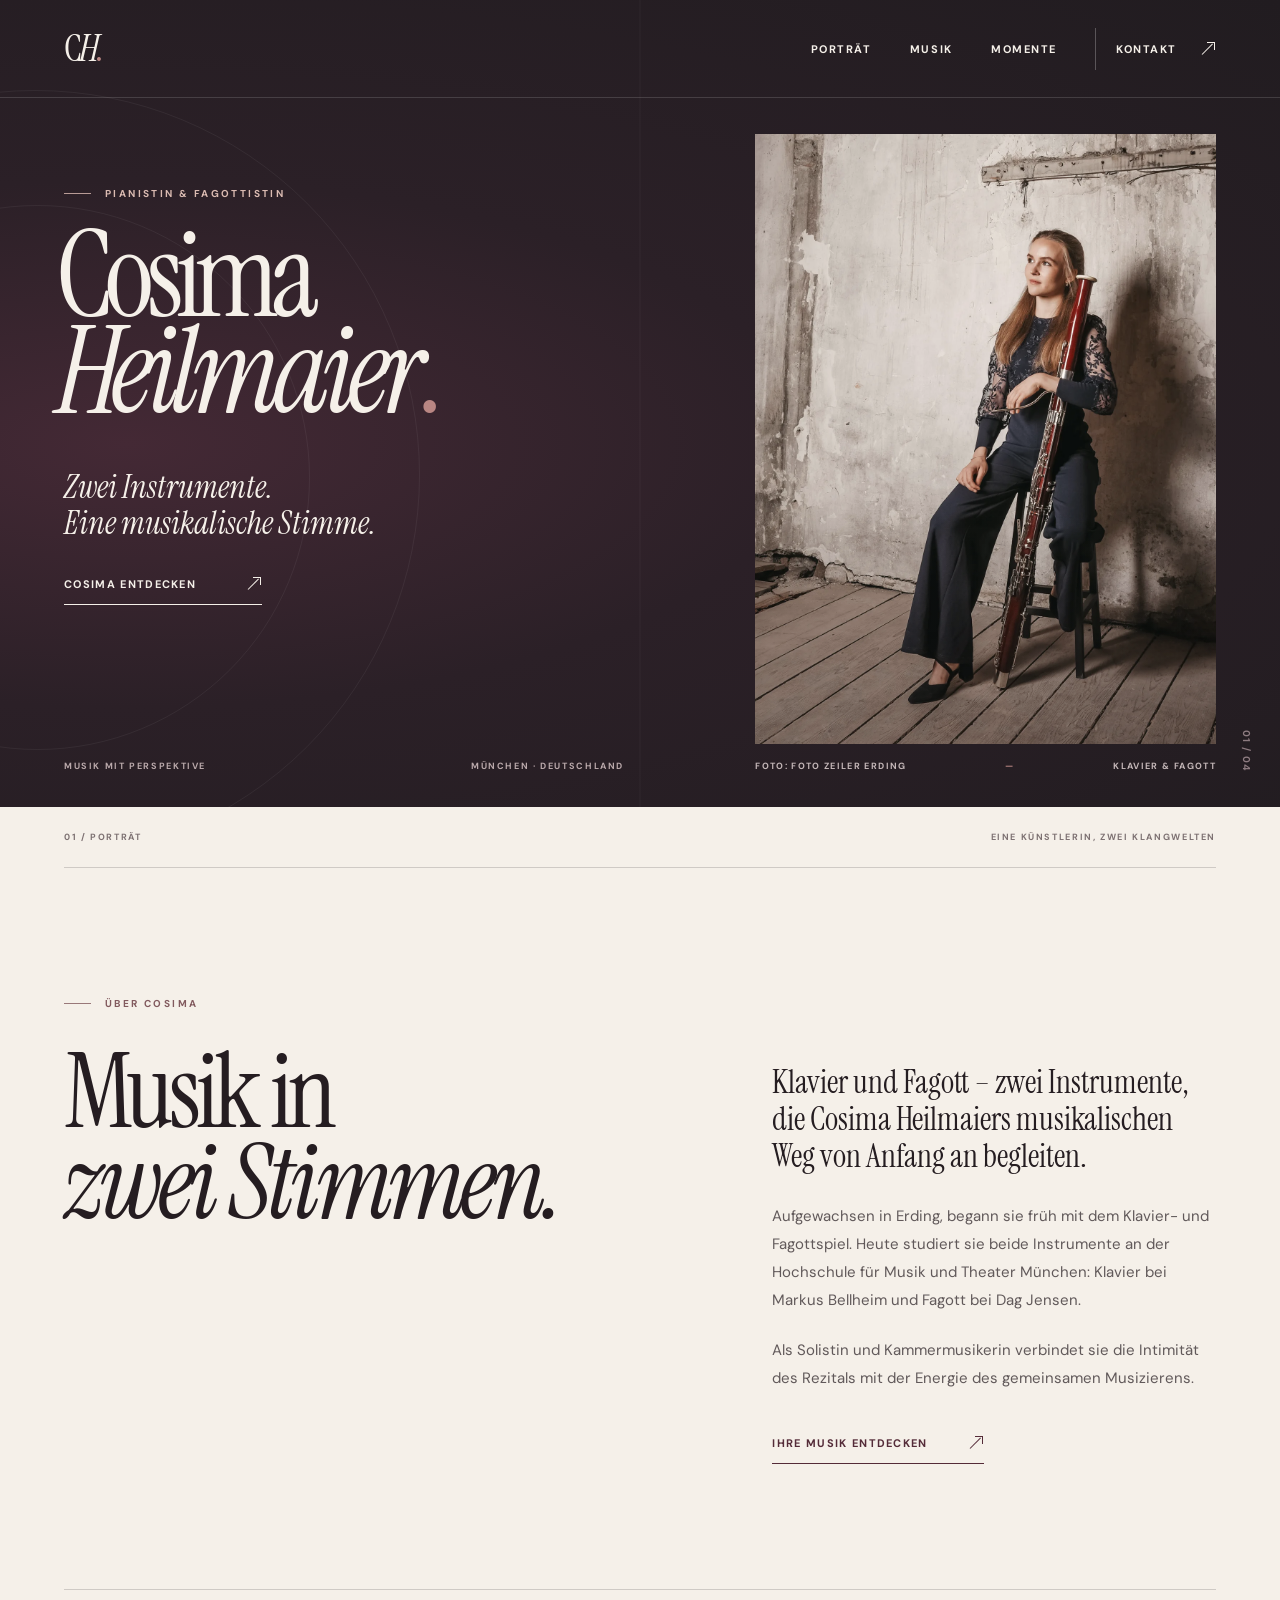
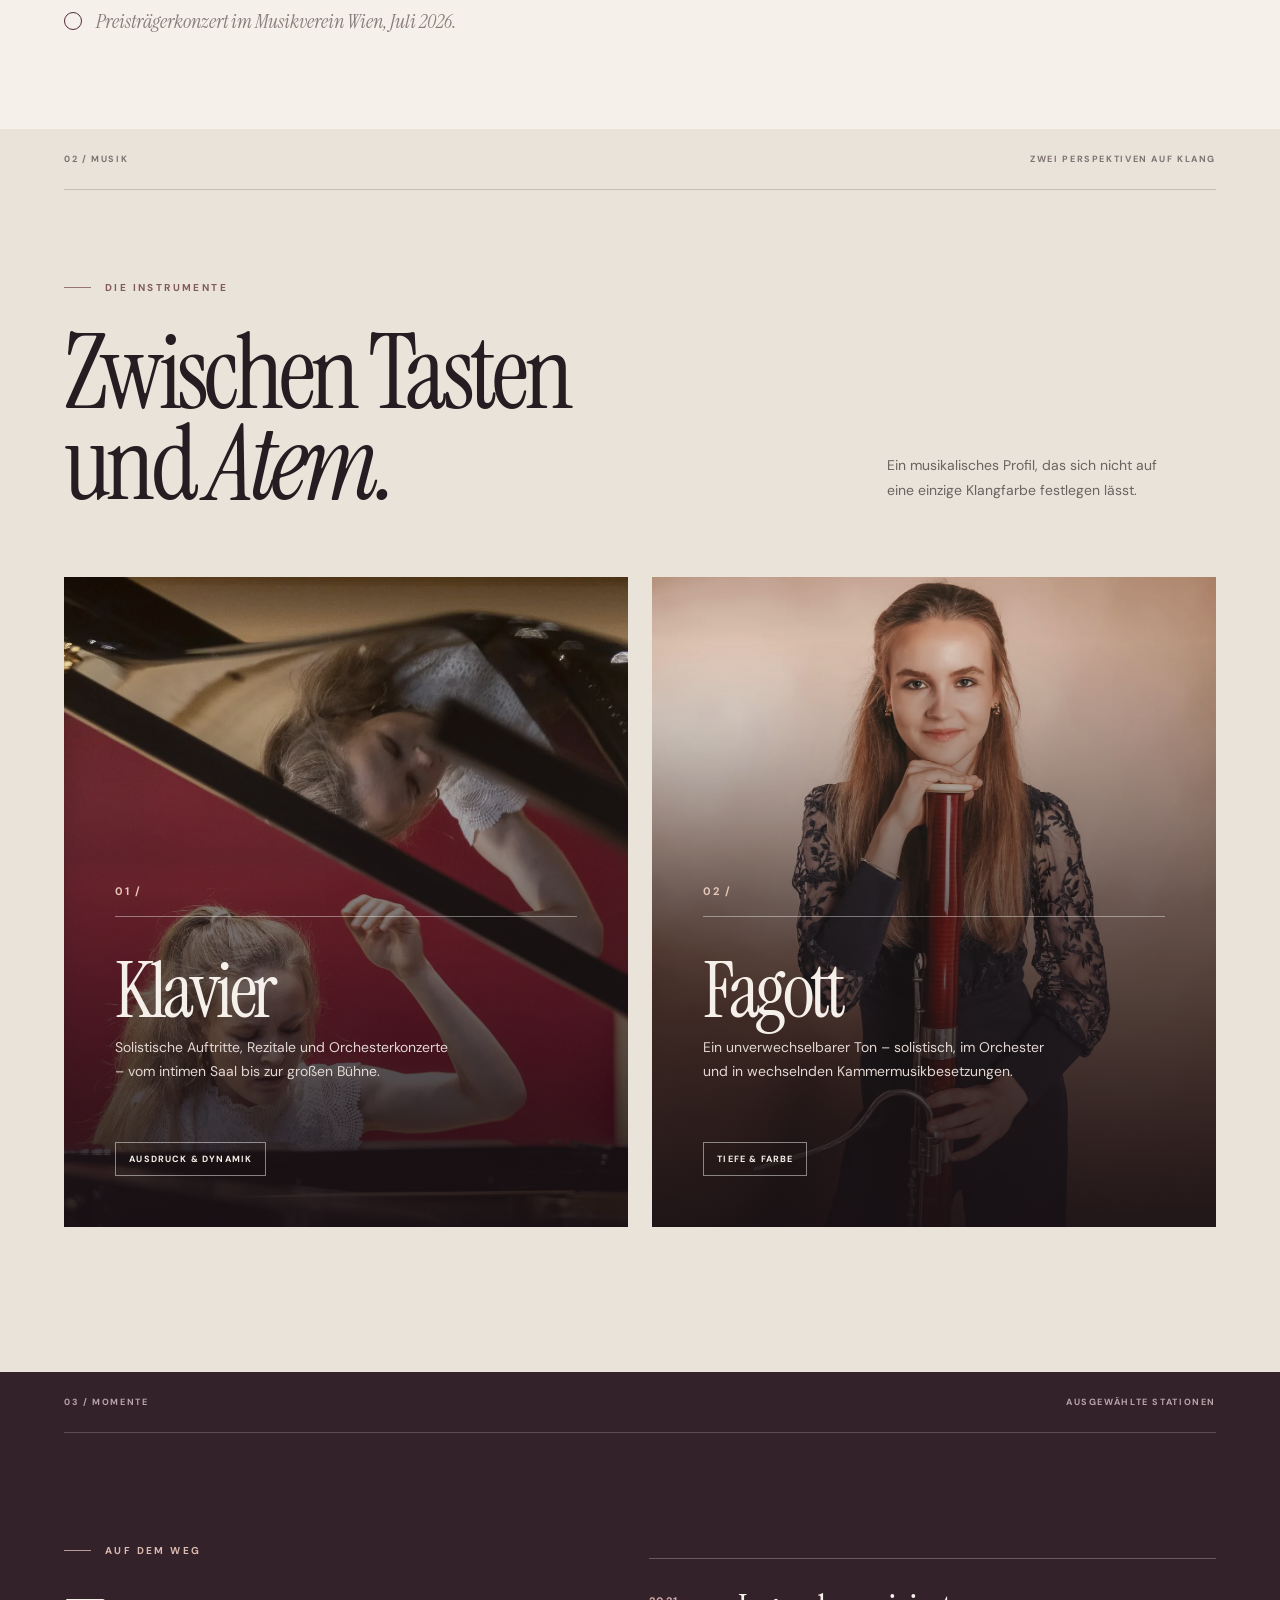
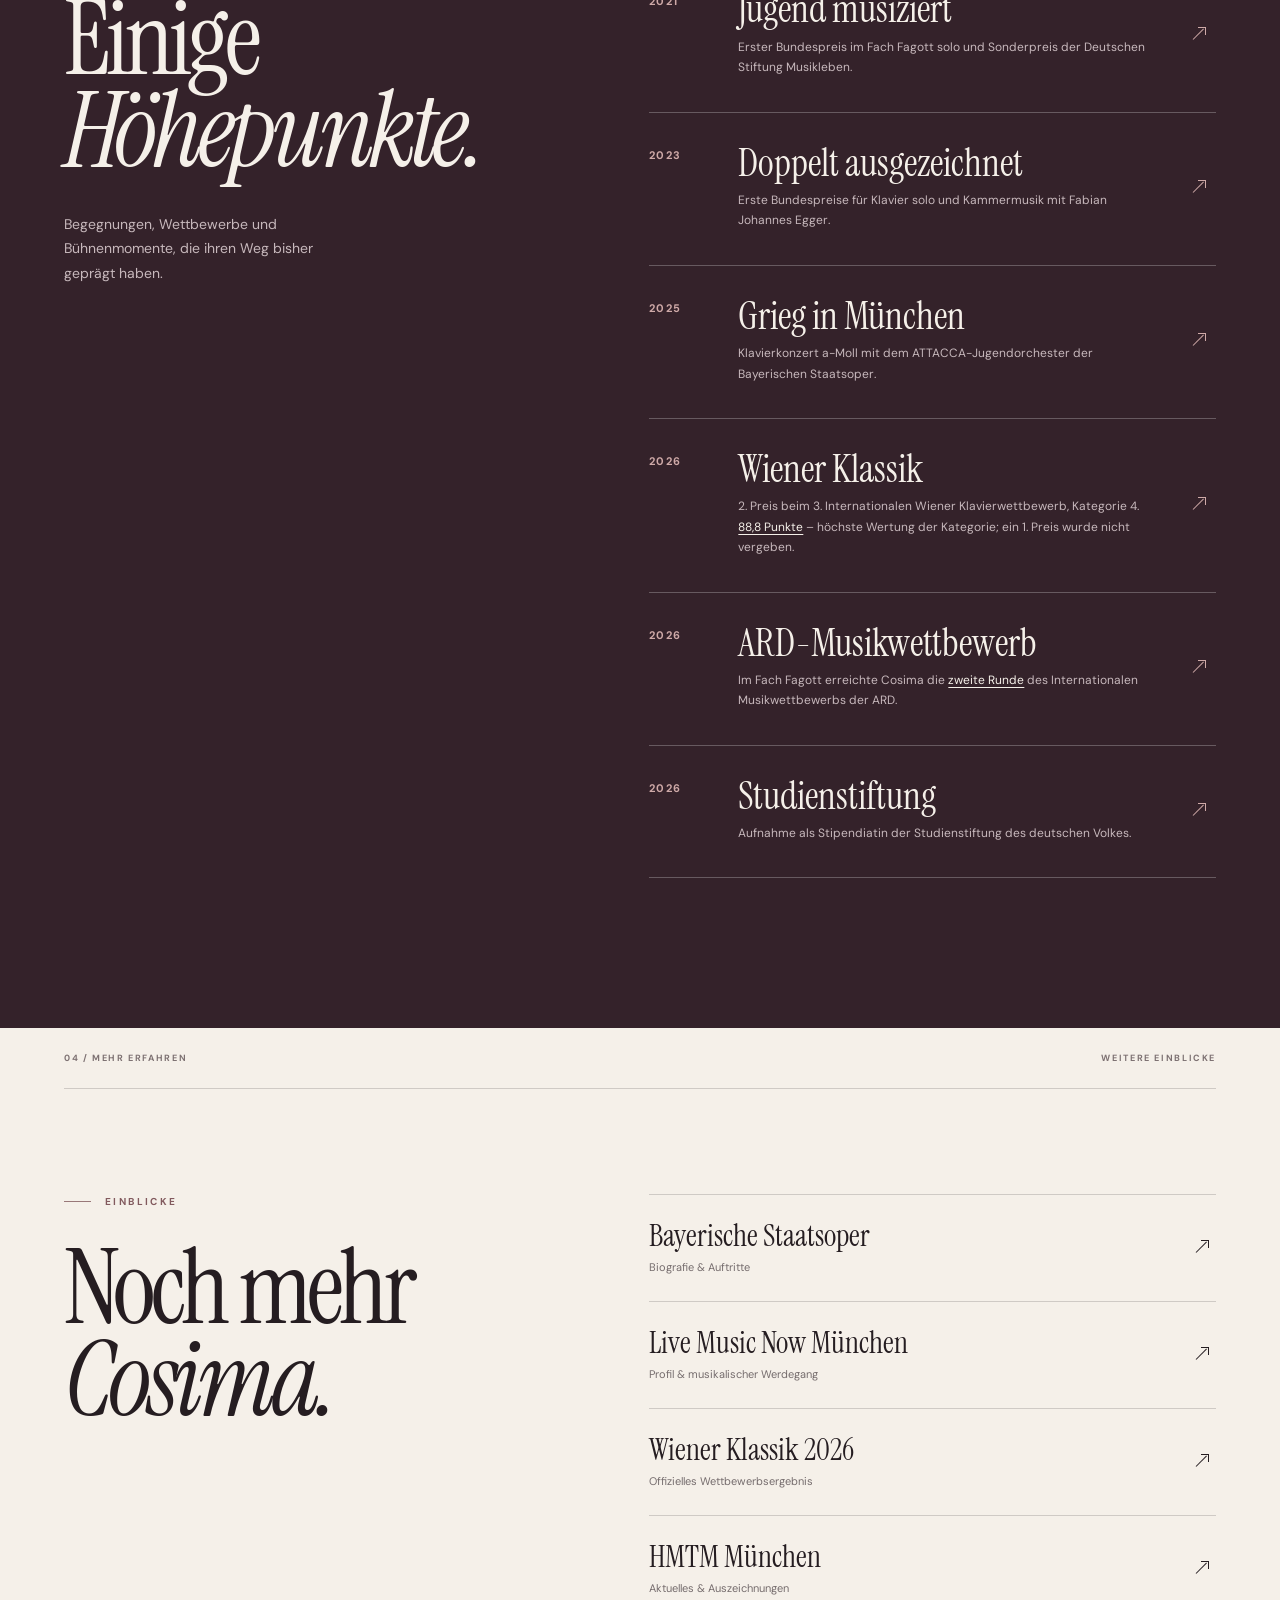
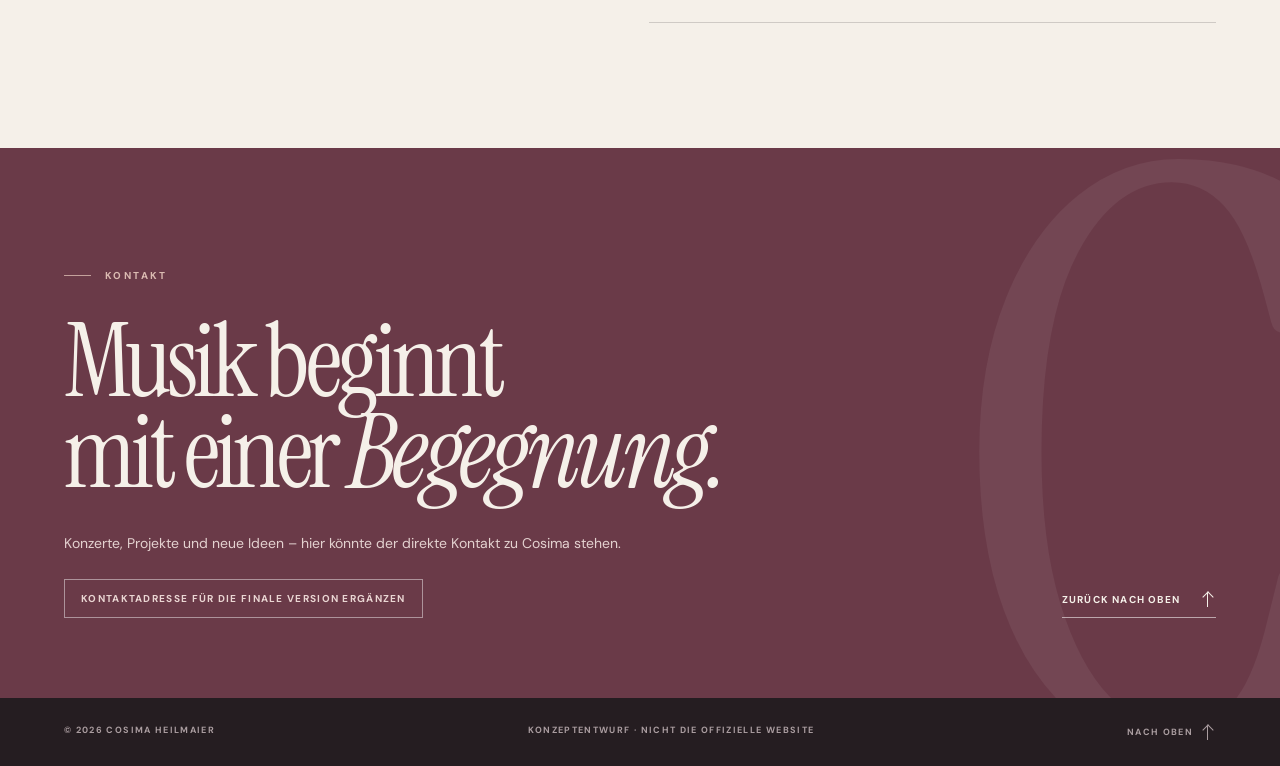
==== commit 2df14d57: "better photos" ====
--- a/index.html
+++ b/index.html
@@ -40,7 +40,7 @@
         </div>
         <div class="hero-visual">
           <div class="portrait-frame">
-            <img src="assets/cosima-heilmaier-hmtm.jpg" alt="Cosima Heilmaier mit ihrem Fagott" fetchpriority="high" />
+            <img src="assets/cosima-portrait.webp" alt="Cosima Heilmaier mit ihrem Fagott" width="1300" height="1800" fetchpriority="high" />
           </div>
           <p class="portrait-caption">Foto: Foto Zeiler Erding <span>—</span> Klavier & Fagott</p>
           <div class="hero-index" aria-hidden="true">01 / 04</div>
@@ -73,11 +73,11 @@
         </div>
         <div class="instrument-grid">
           <article class="instrument-card piano-card">
-            <div class="card-art card-art-piano" aria-hidden="true"><img src="assets/cosima-heilmaier-staatsoper.jpg" alt="" loading="lazy" /></div>
+            <div class="card-art card-art-piano" aria-hidden="true"><img src="assets/cosima-piano-performance.webp" alt="" width="1800" height="1200" loading="lazy" /></div>
             <div class="card-content"><span class="card-number">01 /</span><h3>Klavier</h3><p>Solistische Auftritte, Rezitale und Orchesterkonzerte – vom intimen Saal bis zur großen Bühne.</p><span class="card-tag">Ausdruck & Dynamik</span></div>
           </article>
           <article class="instrument-card bassoon-card">
-            <div class="card-art card-art-bassoon" aria-hidden="true"><img src="assets/cosima-heilmaier-hmtm.jpg" alt="" loading="lazy" /></div>
+            <div class="card-art card-art-bassoon" aria-hidden="true"><img src="assets/cosima-bassoon-portrait.webp" alt="" width="1300" height="1800" loading="lazy" /></div>
             <div class="card-content"><span class="card-number">02 /</span><h3>Fagott</h3><p>Ein unverwechselbarer Ton – solistisch, im Orchester und in wechselnden Kammermusikbesetzungen.</p><span class="card-tag">Tiefe & Farbe</span></div>
           </article>
         </div>
--- a/styles.css
+++ b/styles.css
@@ -91,7 +91,7 @@
 .card-art { position: absolute; z-index: -2; inset: 0; overflow: hidden; }
 .card-art img { width: 100%; height: 100%; object-fit: cover; transform: scale(1.01); transition: transform .8s ease; }
 .instrument-card:hover img { transform: scale(1.06); }
-.card-art-piano img { object-position: 51% 37%; }
+.card-art-piano img { object-position: 35% 50%; }
 .card-art-bassoon img { object-position: 50% 43%; }
 .card-content { padding: clamp(32px, 4vw, 62px); }
 .card-number { display: block; padding-bottom: 18px; border-bottom: 1px solid rgba(255,255,255,.4); color: #e6c6b9; font-size: 11px; font-weight: 700; letter-spacing: .16em; }
@@ -198,7 +198,7 @@
   .intro-body .lead { font-size: 28px; }
   .instrument-grid { grid-template-columns: 1fr; }
   .instrument-card { min-height: 490px; }
-  .card-art-piano img { object-position: 50% 28%; }
+  .card-art-piano img { object-position: 35% 50%; }
   .timeline-item { grid-template-columns: 47px 1fr 18px; gap: 13px; }
   .timeline h3 { font-size: 30px; }
   .contact { min-height: 565px; padding-top: 90px; }
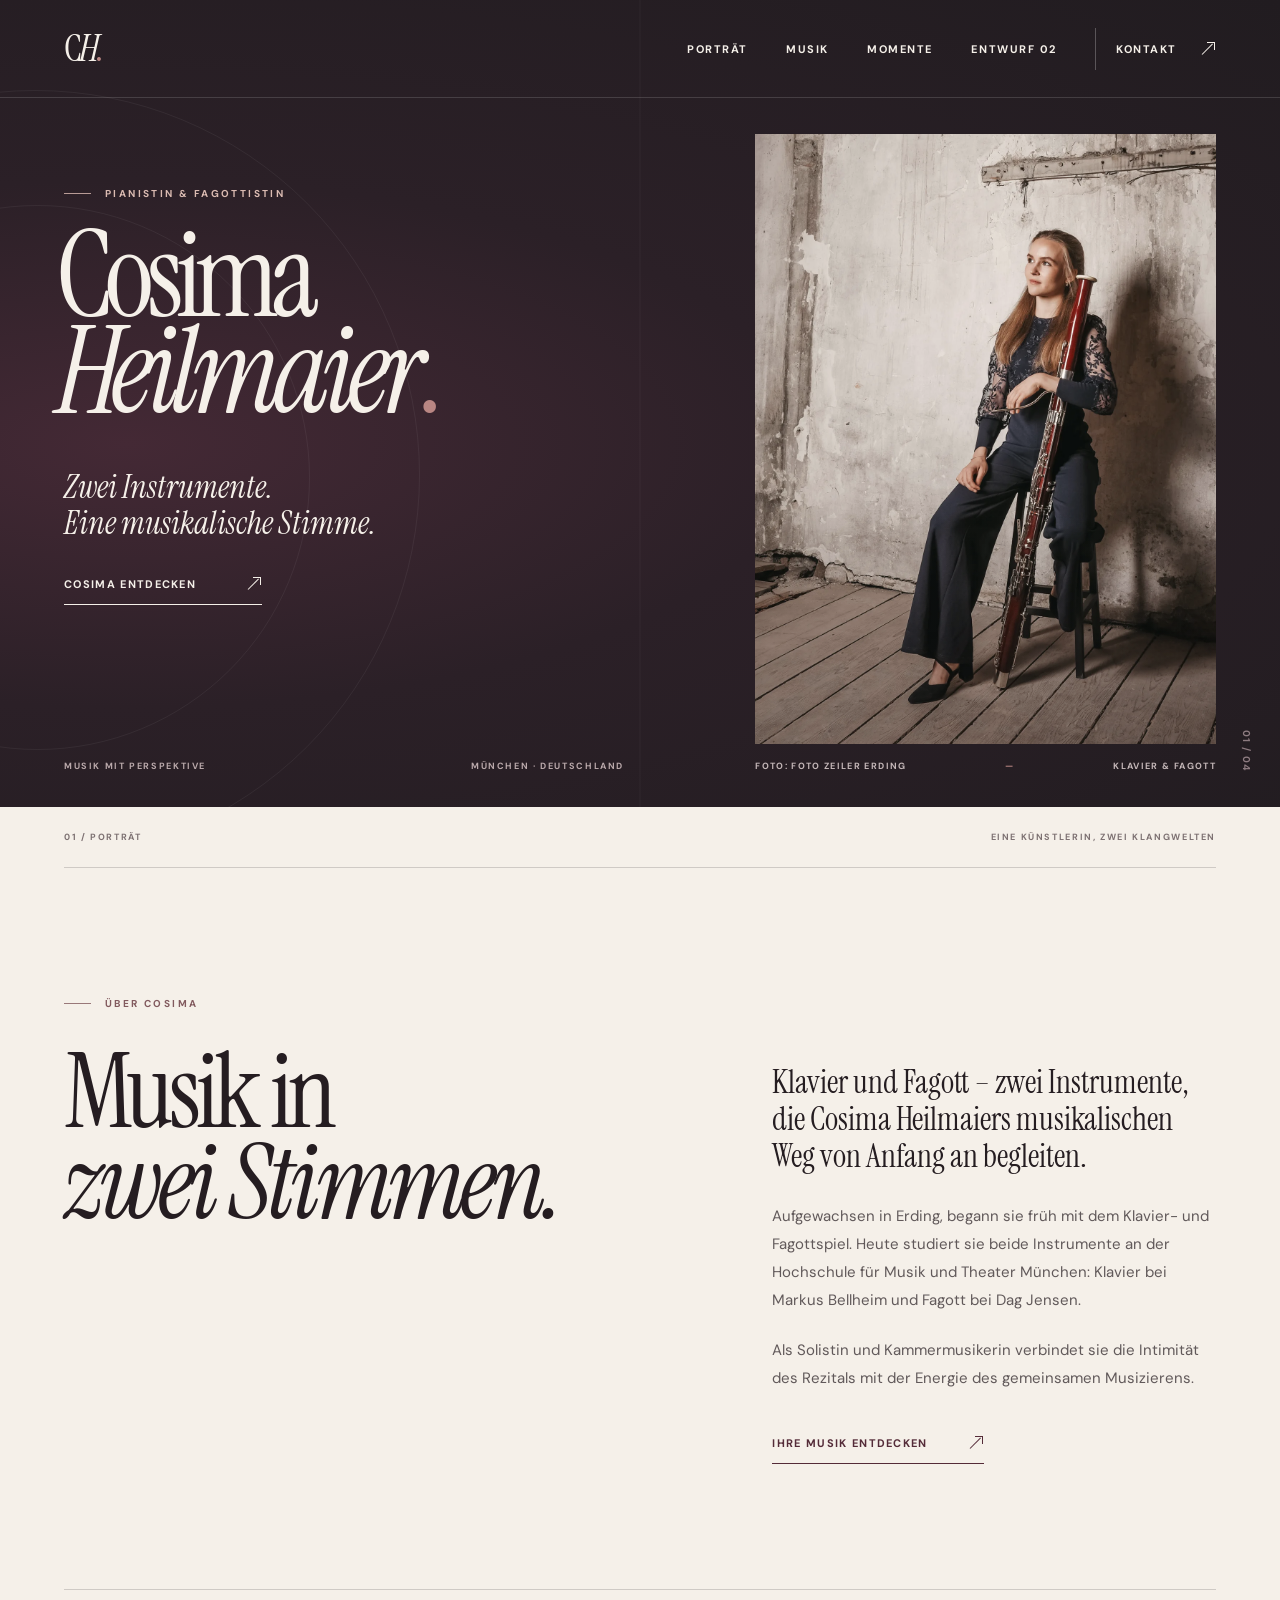
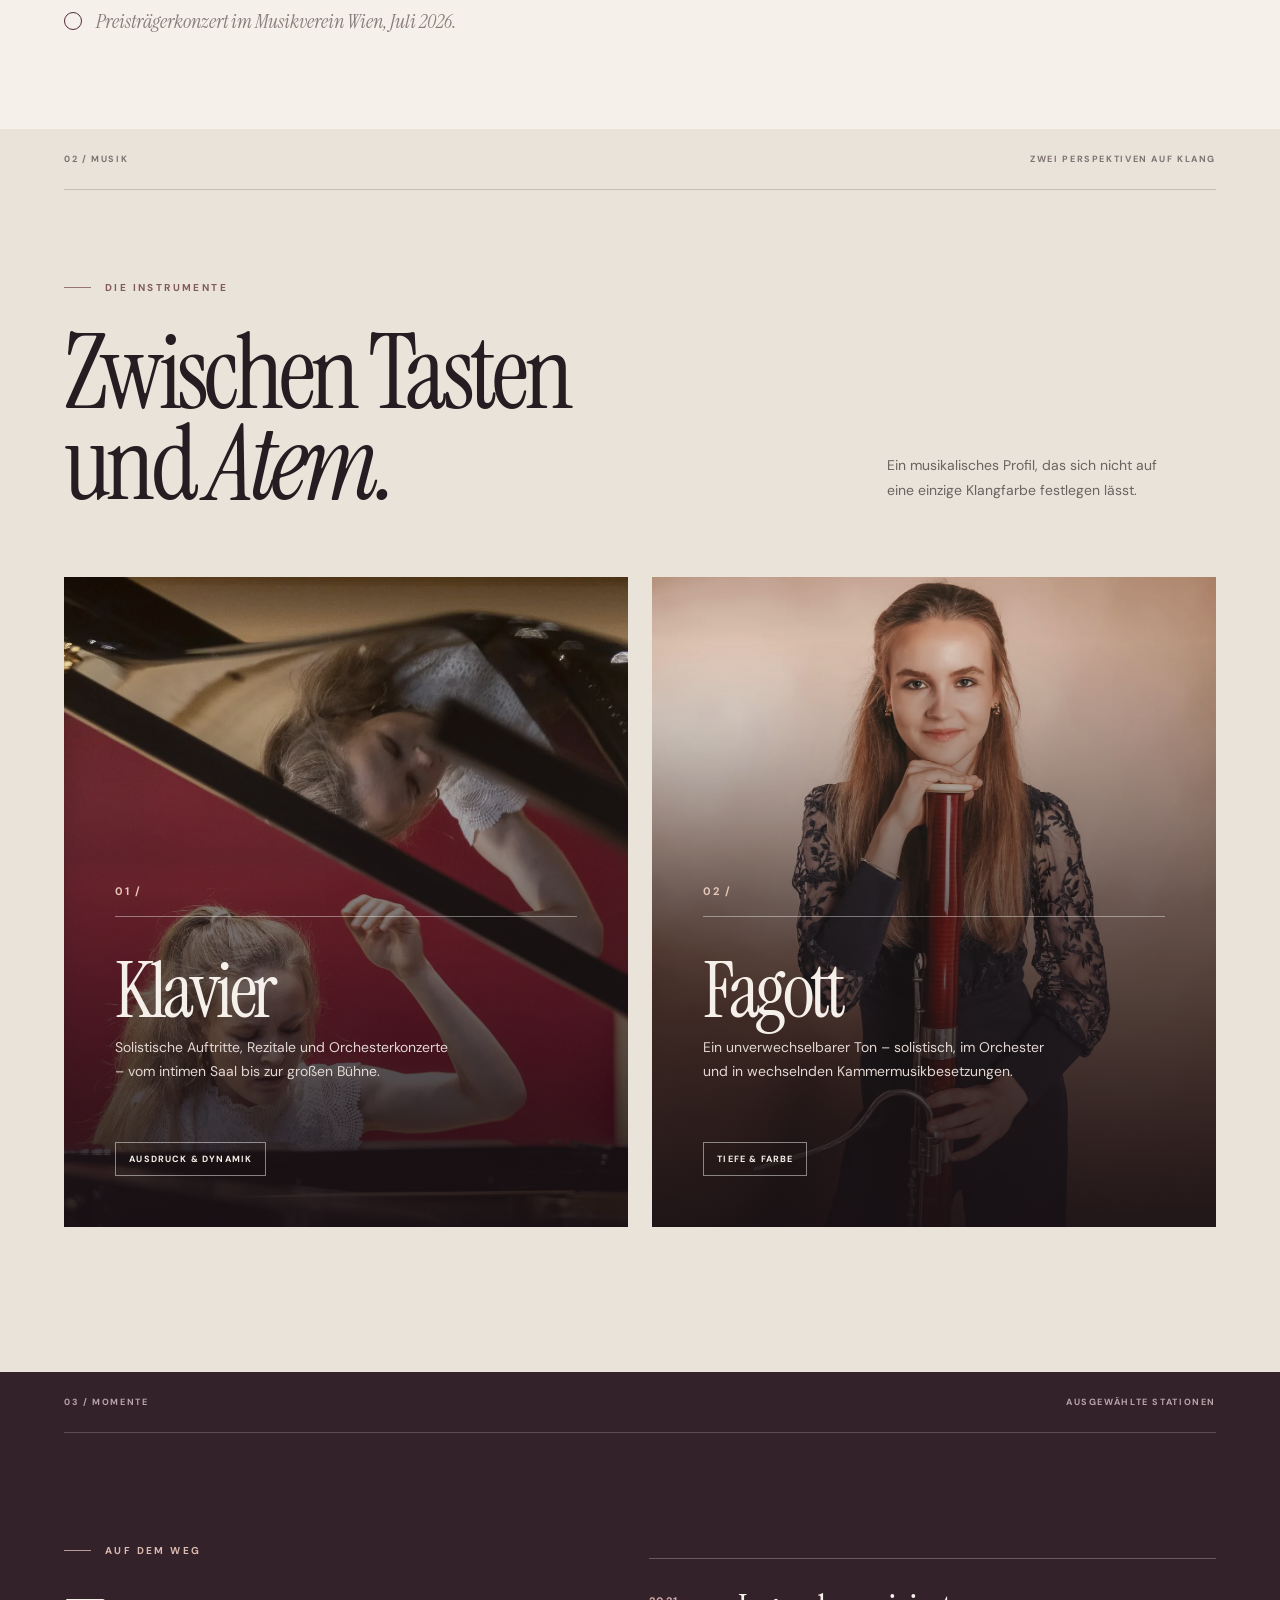
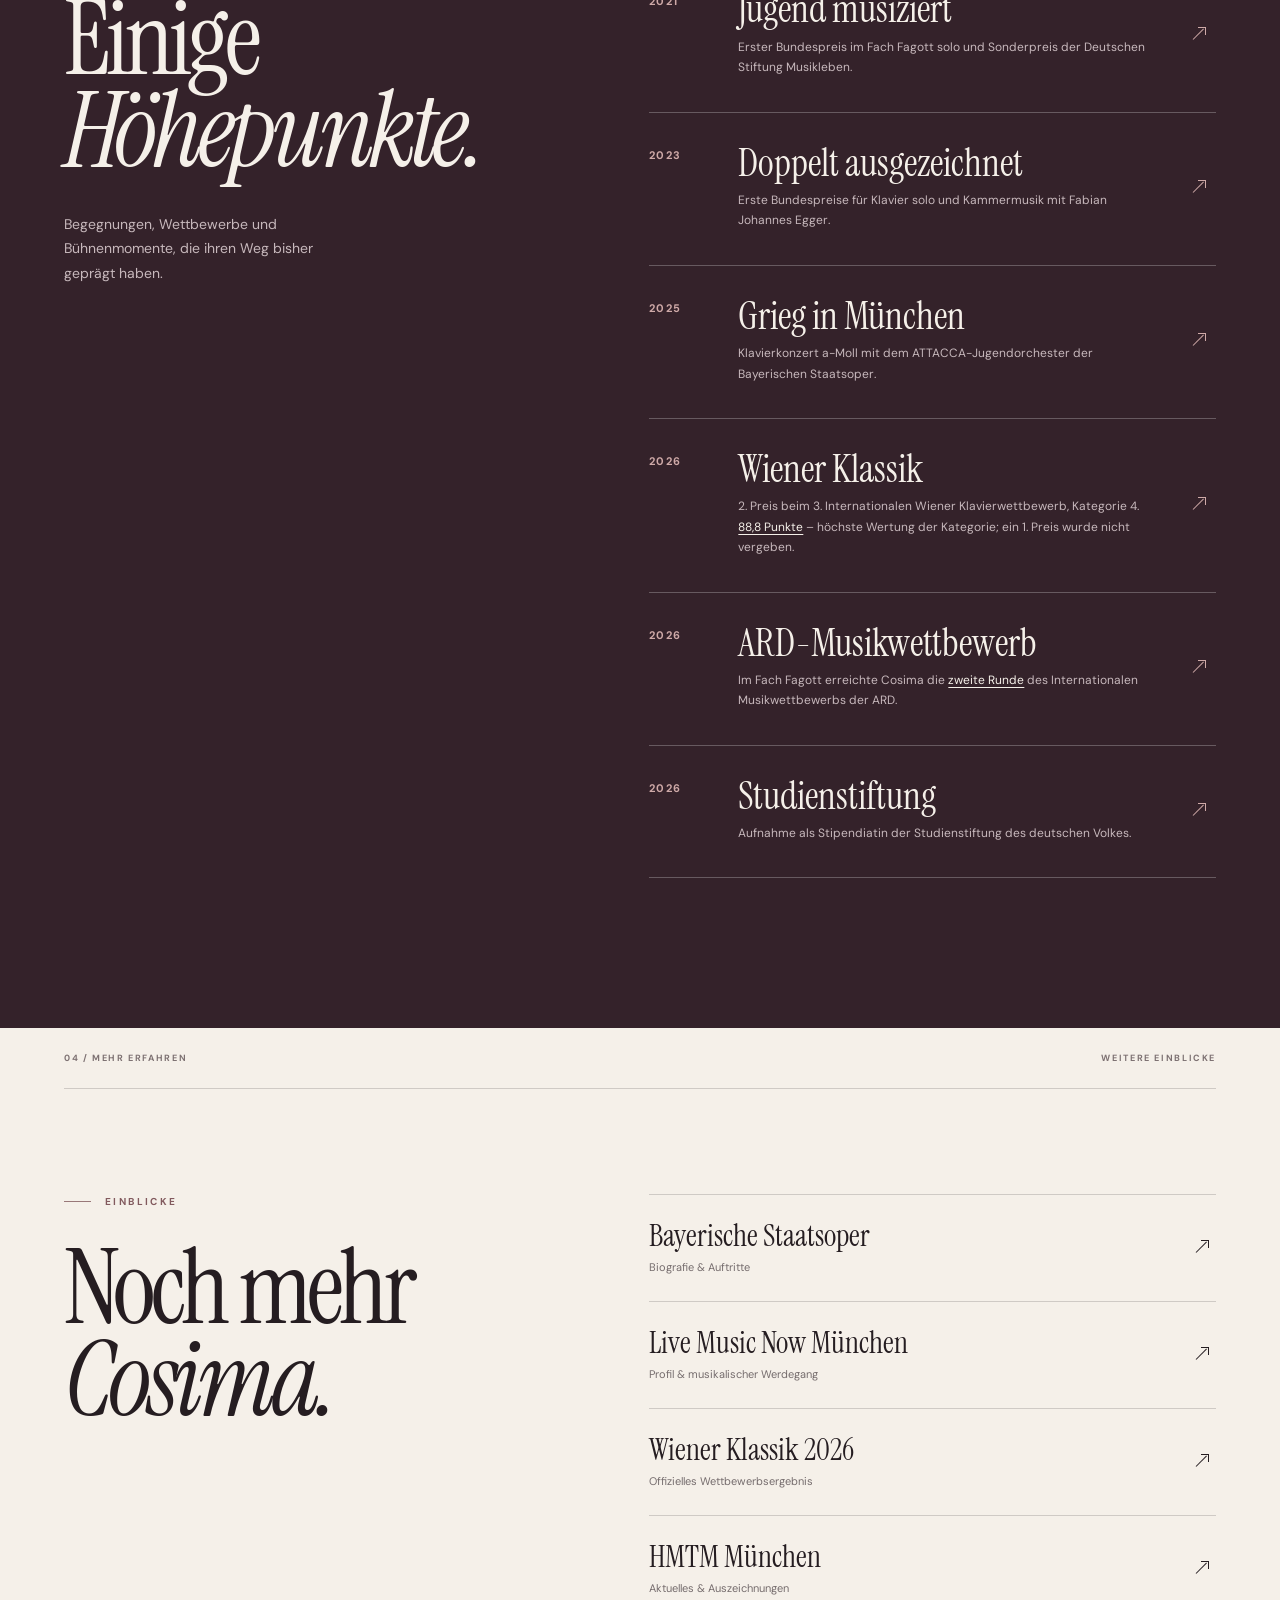
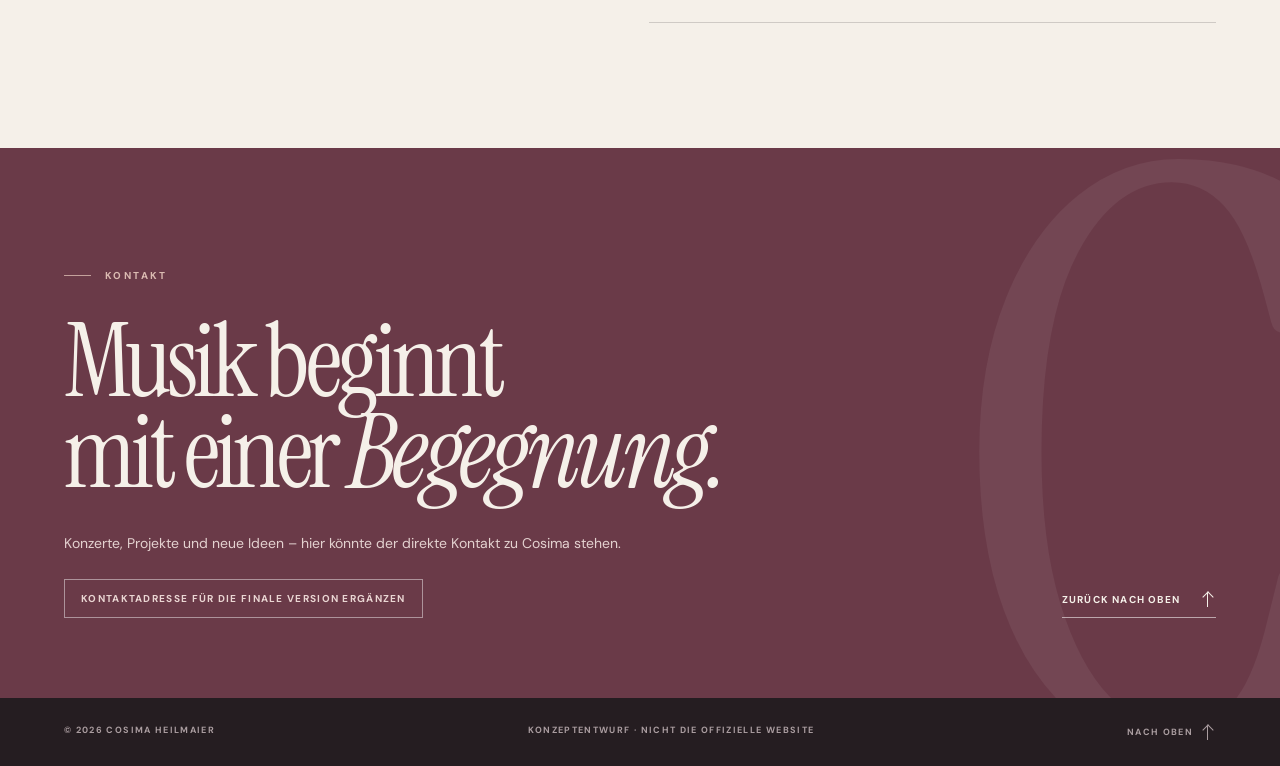
==== commit 7ccbcf06: "add alternative" ====
--- a/index.html
+++ b/index.html
@@ -23,6 +23,7 @@
         <a href="#portrait">Porträt</a>
         <a href="#musik">Musik</a>
         <a href="#momente">Momente</a>
+        <a href="alternative.html">Entwurf 02</a>
         <a class="nav-contact" href="#kontakt">Kontakt <span class="arrow-diagonal" aria-hidden="true"></span></a>
       </nav>
     </header>
